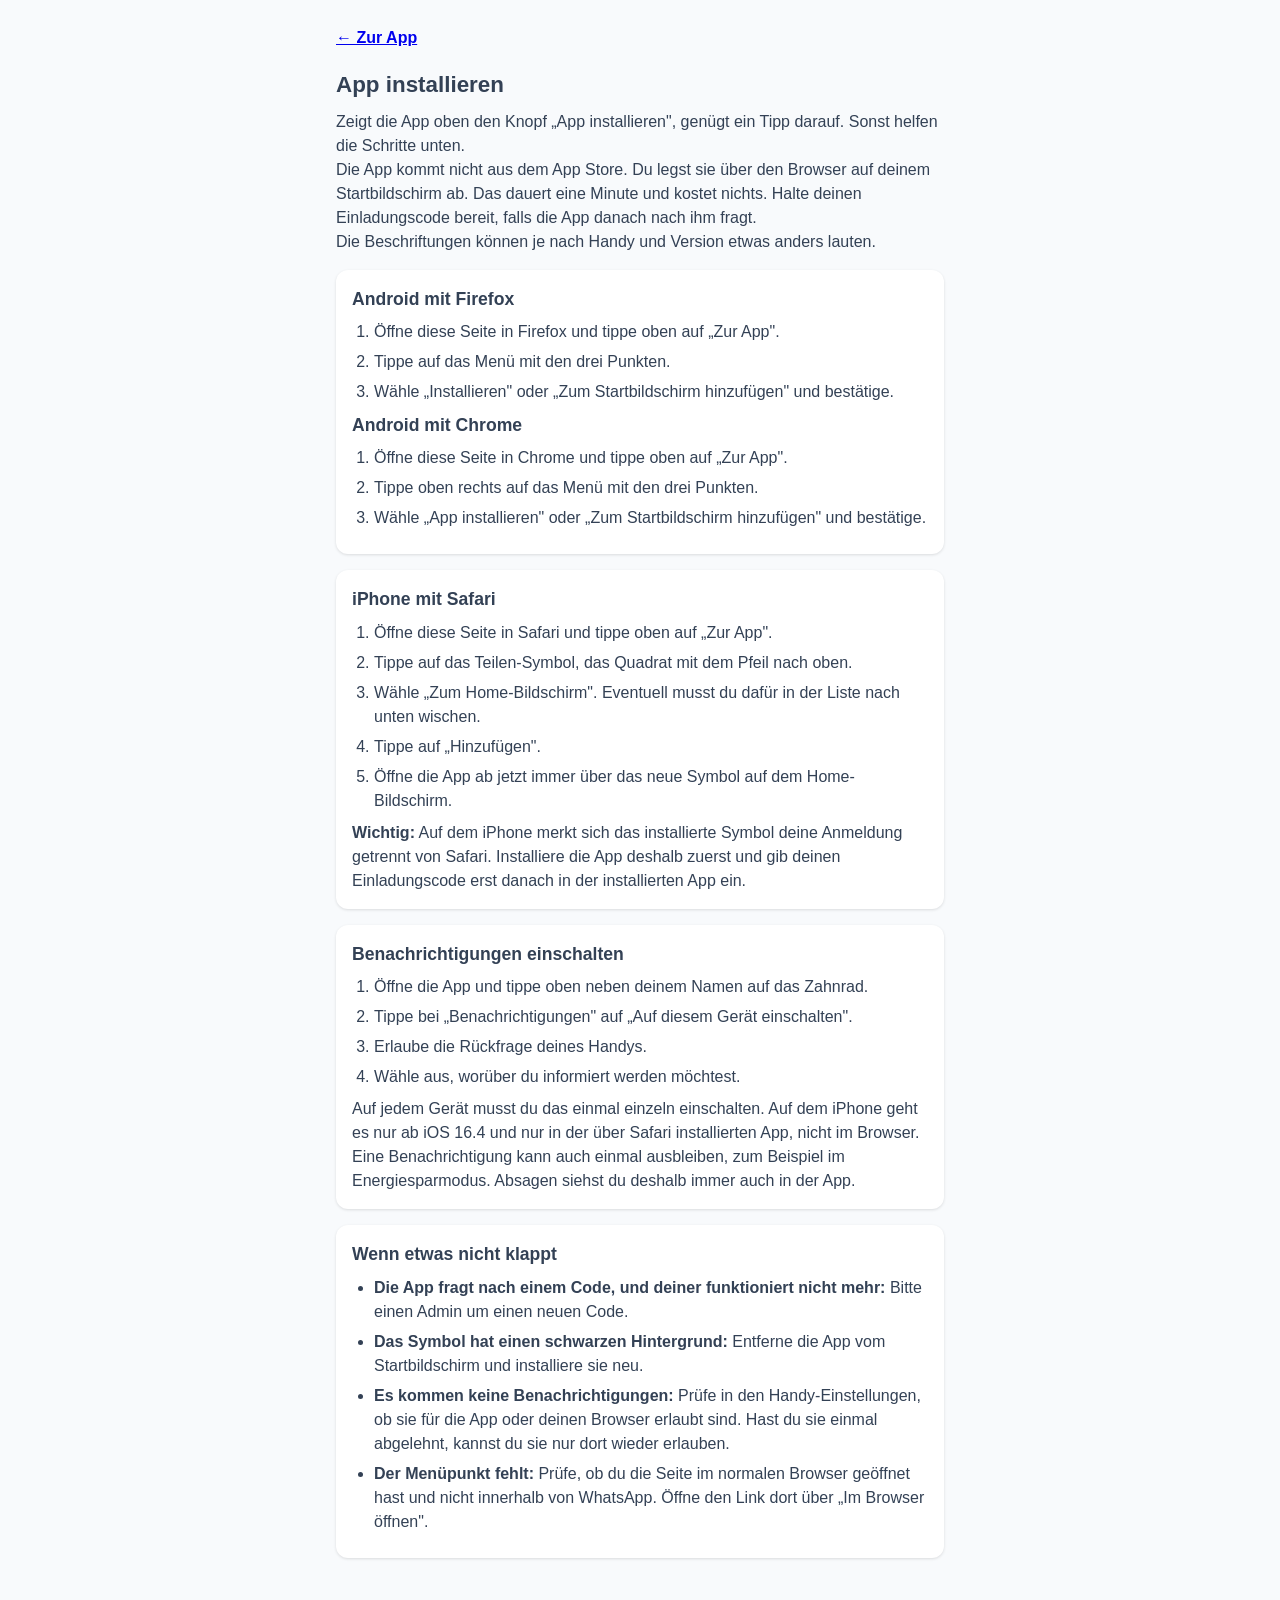
==== hilfe.html @ cff91b61 "App installieren: Knopf, wenn der Browser es anbietet, sonst passender Hinweis Co-Authored-By: Claud" ====
<!DOCTYPE html>
<html lang="de">
<head>
  <meta charset="UTF-8">
  <meta name="viewport" content="width=device-width, initial-scale=1.0">
  <meta http-equiv="Content-Security-Policy" content="default-src 'self'; script-src 'none'; style-src 'self' 'unsafe-inline'; img-src 'self' data:; base-uri 'none'; form-action 'none'">
  <title>App installieren | SV Union Lohne Badminton</title>
  <link rel="stylesheet" href="styles.css">
  <link rel="icon" type="image/png" href="logo.png">
  <meta name="theme-color" content="#E1031F">
  <style>
    .help { max-width: 640px; margin: 0 auto; padding: 16px; line-height: 1.5; }
    .help h1 { font-size: 1.4rem; margin: 8px 0; }
    .help h2 { font-size: 1.1rem; margin: 0 0 8px; }
    .help section { background: #fff; border-radius: 12px; padding: 16px; margin: 16px 0; box-shadow: 0 1px 3px rgba(0, 0, 0, 0.12); }
    .help ol, .help ul { padding-left: 22px; margin: 8px 0; }
    .help li { margin-bottom: 6px; }
    .help .back { display: inline-block; min-height: 44px; line-height: 44px; font-weight: 600; }
  </style>
</head>
<body>
  <main class="help">
    <a class="back" href="./index.html">← Zur App</a>
    <h1>App installieren</h1>
    <p>Zeigt die App oben den Knopf „App installieren", genügt ein Tipp darauf. Sonst helfen die Schritte unten.</p>
    <p>Die App kommt nicht aus dem App Store. Du legst sie über den Browser auf deinem Startbildschirm ab. Das dauert eine Minute und kostet nichts. Halte deinen Einladungscode bereit, falls die App danach nach ihm fragt.</p>
    <p>Die Beschriftungen können je nach Handy und Version etwas anders lauten.</p>

    <section id="android">
      <h2>Android mit Firefox</h2>
      <ol>
        <li>Öffne diese Seite in Firefox und tippe oben auf „Zur App".</li>
        <li>Tippe auf das Menü mit den drei Punkten.</li>
        <li>Wähle „Installieren" oder „Zum Startbildschirm hinzufügen" und bestätige.</li>
      </ol>
      <h2>Android mit Chrome</h2>
      <ol>
        <li>Öffne diese Seite in Chrome und tippe oben auf „Zur App".</li>
        <li>Tippe oben rechts auf das Menü mit den drei Punkten.</li>
        <li>Wähle „App installieren" oder „Zum Startbildschirm hinzufügen" und bestätige.</li>
      </ol>
    </section>

    <section id="iphone">
      <h2>iPhone mit Safari</h2>
      <ol>
        <li>Öffne diese Seite in Safari und tippe oben auf „Zur App".</li>
        <li>Tippe auf das Teilen-Symbol, das Quadrat mit dem Pfeil nach oben.</li>
        <li>Wähle „Zum Home-Bildschirm". Eventuell musst du dafür in der Liste nach unten wischen.</li>
        <li>Tippe auf „Hinzufügen".</li>
        <li>Öffne die App ab jetzt immer über das neue Symbol auf dem Home-Bildschirm.</li>
      </ol>
      <p><strong>Wichtig:</strong> Auf dem iPhone merkt sich das installierte Symbol deine Anmeldung getrennt von Safari. Installiere die App deshalb zuerst und gib deinen Einladungscode erst danach in der installierten App ein.</p>
    </section>

    <section id="benachrichtigungen">
      <h2>Benachrichtigungen einschalten</h2>
      <ol>
        <li>Öffne die App und tippe oben neben deinem Namen auf das Zahnrad.</li>
        <li>Tippe bei „Benachrichtigungen" auf „Auf diesem Gerät einschalten".</li>
        <li>Erlaube die Rückfrage deines Handys.</li>
        <li>Wähle aus, worüber du informiert werden möchtest.</li>
      </ol>
      <p>Auf jedem Gerät musst du das einmal einzeln einschalten. Auf dem iPhone geht es nur ab iOS 16.4 und nur in der über Safari installierten App, nicht im Browser. Eine Benachrichtigung kann auch einmal ausbleiben, zum Beispiel im Energiesparmodus. Absagen siehst du deshalb immer auch in der App.</p>
    </section>

    <section id="probleme">
      <h2>Wenn etwas nicht klappt</h2>
      <ul>
        <li><strong>Die App fragt nach einem Code, und deiner funktioniert nicht mehr:</strong> Bitte einen Admin um einen neuen Code.</li>
        <li><strong>Das Symbol hat einen schwarzen Hintergrund:</strong> Entferne die App vom Startbildschirm und installiere sie neu.</li>
        <li><strong>Es kommen keine Benachrichtigungen:</strong> Prüfe in den Handy-Einstellungen, ob sie für die App oder deinen Browser erlaubt sind. Hast du sie einmal abgelehnt, kannst du sie nur dort wieder erlauben.</li>
        <li><strong>Der Menüpunkt fehlt:</strong> Prüfe, ob du die Seite im normalen Browser geöffnet hast und nicht innerhalb von WhatsApp. Öffne den Link dort über „Im Browser öffnen".</li>
      </ul>
    </section>
  </main>
</body>
</html>
---- styles.css ----
:root {
  /* ========================================================
     1. Brand Colors (SV Union Lohne 1920 e.V. Rot & Weiß)
     ======================================================== */
  --union-red: #E1031F;            /* Primary Brand Color: Exakt aus Vereinslogo gesampelt (#E1031F) */
  --union-red-hover: #C0021A;      /* Dunklere Nuance für Hover/Klick-Zustände */
  --union-red-dark: #9B0215;       /* Kontrastrand */
  --union-red-light: #FDE8EA;      /* Zarter Rot-Ton für Badges und Hervorhebungen */
  --union-red-subtle: #FFF5F6;     /* Subtiler Hintergrund für markierte Zeilen */
  --union-white: #FFFFFF;          /* Base Brand Color: Weiß */

  --color-brand-primary: var(--union-red);
  --color-brand-primary-hover: var(--union-red-hover);
  --color-brand-white: var(--union-white);

  /* ========================================================
     2. Semantic Status & Functional Colors (Web Standards)
     ======================================================== */
  /* Info (Information, Ausrufezeichen, Hilfetexte, Orientierung) */
  --info-blue: #0284c7;            /* Vertrautes Info-/Ausrufezeichen-Blau */
  --info-blue-hover: #0369a1;
  --info-blue-light: #e0f2fe;      /* Hintergrund für Info-Boxen */
  --info-blue-border: #7dd3fc;     /* Rand für Info-Boxen */
  --color-status-info: var(--info-blue);

  /* Success (Erfolg, Bestätigung, Zusagen, Häkchen) */
  --success-green: #16a34a;        /* Bestätigungs-Grün für "Zusagen" */
  --success-green-hover: #15803d;  /* Kontrast 4.8:1 mit weißem Text */
  --success-green-light: #dcfce7;
  --success-green-border: #86efac;
  --color-status-success: var(--success-green);

  /* Warning (Warnung, Warteliste, Aufmerksamkeit, Vorsicht) */
  --warning-amber: #d97706;        /* Warn-Orange für Warteliste & begrenzte Plätze */
  --warning-amber-light: #fef3c7;
  --warning-amber-border: #fde68a;
  --color-status-warning: var(--warning-amber);

  /* Danger / Destructive (Fehler, Stopp, Absage, Löschen) */
  --danger-red: var(--union-red);  /* Signal-/Absage-Rot im Vereins-Rot */
  --danger-light: var(--union-red-light);
  --color-status-danger: var(--danger-red);

  /* ========================================================
     3. Neutral Tones (Typography & Surfaces)
     ======================================================== */
  --gray-50: #f8fafc;              /* Entspannter Hintergrund für Mobilgeräte */
  --gray-100: #f1f5f9;
  --gray-200: #e2e8f0;             /* Ränder und Trennlinien */
  --gray-300: #cbd5e1;
  --gray-600: #475569;
  --gray-700: #334155;             /* Fließtext (Kontrast 8.9:1 auf weiß) */
  --gray-800: #1e293b;
  --gray-900: #0f172a;             /* Überschriften & Haupttitel */

  --radius-sm: 8px;
  --radius-md: 12px;
  --radius-lg: 16px;
  --shadow-sm: 0 1px 3px rgba(0, 0, 0, 0.06);
  --shadow: 0 4px 6px -1px rgba(0, 0, 0, 0.07), 0 2px 4px -2px rgba(0, 0, 0, 0.04);
  --shadow-lg: 0 10px 15px -3px rgba(0, 0, 0, 0.08), 0 4px 6px -4px rgba(0, 0, 0, 0.04);
}

* {
  box-sizing: border-box;
  margin: 0;
  padding: 0;
  -webkit-tap-highlight-color: transparent;
}

body {
  font-family: -apple-system, BlinkMacSystemFont, "Segoe UI", Roboto, Helvetica, Arial, sans-serif;
  background-color: var(--gray-50);
  color: var(--gray-700);
  line-height: 1.5;
  padding-bottom: 85px;
}

/* Header in strahlendem SV Union Lohne Rot-Weiß */
header.app-header {
  background: linear-gradient(135deg, var(--union-red) 0%, #c5031b 100%);
  color: var(--union-white);
  padding: 12px 16px 14px 16px;
  position: sticky;
  top: 0;
  z-index: 100;
  box-shadow: var(--shadow);
  border-bottom: 3px solid var(--union-red-dark);
}

.header-top {
  display: flex;
  justify-content: space-between;
  align-items: center;
  gap: 12px;
}

.brand-wrapper {
  display: flex;
  align-items: center;
  gap: 12px;
}

.club-logo {
  width: 48px;
  height: 48px;
  object-fit: contain;
  background: var(--union-white);
  border-radius: 50%;
  padding: 2px;
  box-shadow: 0 2px 8px rgba(0,0,0,0.2);
  border: 2px solid var(--union-white);
}

.brand-text {
  display: flex;
  flex-direction: column;
}

.club-name {
  font-size: 1.05rem;
  font-weight: 900;
  letter-spacing: -0.01em;
  line-height: 1.15;
  color: var(--union-white);
  text-shadow: 0 1px 2px rgba(0,0,0,0.15);
}

.club-dept {
  font-size: 0.8rem;
  font-weight: 800;
  text-transform: uppercase;
  letter-spacing: 0.08em;
  color: rgba(255, 255, 255, 0.95);
}

.badge-role {
  font-size: 0.7rem;
  padding: 3px 10px;
  border-radius: 9999px;
  background-color: rgba(255, 255, 255, 0.2);
  border: 1px solid rgba(255, 255, 255, 0.4);
  color: var(--union-white);
  font-weight: 800;
  text-transform: uppercase;
  letter-spacing: 0.05em;
  white-space: nowrap;
}

.user-bar {
  margin-top: 10px;
  padding-top: 8px;
  border-top: 1px solid rgba(255, 255, 255, 0.25);
  display: flex;
  justify-content: space-between;
  align-items: center;
  font-size: 0.85rem;
}

.settings-btn {
  background: none;
  border: none;
  cursor: pointer;
  font-size: 1.1rem;
  line-height: 1;
  min-width: 44px;
  min-height: 44px;
  padding: 0;
}

.settings-dialog {
  border: none;
  border-radius: 12px;
  max-width: 360px;
  width: calc(100% - 32px);
  padding: 20px;
}

.settings-dialog h2 { margin: 0 0 12px; font-size: 1.1rem; }
.settings-dialog::backdrop { background: rgba(0, 0, 0, 0.5); }
.settings-group { border: none; margin: 0; padding: 0; }
.settings-group legend { font-weight: 600; padding: 0; margin-bottom: 6px; }
.settings-group label { display: flex; align-items: center; gap: 10px; min-height: 44px; }
.profile-field { display: flex; flex-direction: column; gap: 4px; margin-bottom: 10px; }
.settings-group .profile-field label { min-height: 0; font-size: 0.85rem; font-weight: 600; }
.profile-field input { width: 100%; box-sizing: border-box; padding: 10px; font-size: 0.9rem; }
#profileWithdrawBtn { margin-top: 8px; }
.attendance-bulk { margin: 10px 0; display: flex; flex-direction: column; gap: 8px; }
.attendance-selection { position: sticky; bottom: 8px; display: flex; flex-wrap: wrap; align-items: center; gap: 8px; padding: 10px; background: var(--white, #fff); border: 1px solid var(--gray-200, #ddd); border-radius: 8px; box-shadow: 0 2px 8px rgba(0, 0, 0, 0.15); z-index: 2; }
.attendance-selection span { flex: 1 1 100%; font-size: 0.9rem; font-weight: 600; }
.attendance-selection .btn { flex: 1; }
.attendance-pick { display: flex; align-items: center; gap: 10px; min-height: 44px; }
.attendance-pick input { width: 22px; height: 22px; flex: none; }
.bulk-invite-list { max-height: 320px; overflow-y: auto; font-size: 0.9rem; }
.bulk-invite-row { display: flex; justify-content: space-between; gap: 12px; padding: 6px 0; border-bottom: 1px solid var(--gray-200, #ddd); overflow-wrap: anywhere; }
.bulk-invite-row code { flex: none; font-weight: 700; }
a.orga-menu-item { display: block; text-decoration: none; color: inherit; box-sizing: border-box; }
.install-box { margin: 10px 12px 0; padding: 10px 12px; background: var(--white, #fff); border: 1px solid var(--gray-200, #ddd); border-radius: 8px; font-size: 0.9rem; }
.install-box[hidden] { display: none; }
.install-box p { margin: 0 0 8px; }
.install-actions { display: flex; align-items: center; gap: 12px; }
.install-actions .btn { flex: 1; }
.install-actions a { min-height: 44px; line-height: 44px; }
.install-close { margin-left: auto; min-width: 44px; min-height: 44px; background: none; border: none; font-size: 1rem; cursor: pointer; }
.profile-subtitle { font-size: 1rem; margin: 16px 0 8px; }
.profile-member { padding: 10px 0; border-bottom: 1px solid var(--gray-200, #ddd); }
.profile-member summary { font-weight: 600; cursor: pointer; min-height: 28px; }
.profile-member-form { margin-top: 10px; }
.profile-member-form .btn-decline { margin-top: 8px; }
.profile-inactive { display: flex; align-items: center; justify-content: space-between; gap: 8px; padding: 8px 0; border-bottom: 1px solid var(--gray-200, #ddd); }
.profile-request { padding: 12px 0; border-bottom: 1px solid var(--gray-200, #ddd); }
.profile-request-name { font-weight: 600; margin-bottom: 4px; }
.profile-request-change { font-size: 0.9rem; margin: 2px 0; overflow-wrap: anywhere; }
.profile-request input { width: 100%; box-sizing: border-box; padding: 10px; font-size: 0.9rem; margin-top: 8px; }
.profile-request-actions { display: flex; gap: 8px; margin-top: 8px; }
.profile-request-actions .btn { flex: 1; }
.settings-note { font-size: 0.85rem; color: var(--gray-600, #555); margin: 10px 0 14px; }
.settings-dialog .btn { width: 100%; }
.ranking-member { display: flex; flex-wrap: wrap; align-items: center; gap: 8px; padding: 10px 0; border-bottom: 1px solid var(--gray-200, #ddd); }
.ranking-member-name { flex: 1 1 100%; font-weight: 600; }
.ranking-member input { width: 90px; padding: 10px; font-size: 0.9rem; }
.ranking-member select { flex: 1; min-width: 0; padding: 10px; font-size: 0.9rem; }
#notificationBox { margin-top: 14px; }
#notificationCategories { margin-top: 8px; }
.sync-hint { color: #fff; font-size: 0.75rem; opacity: 0.85; }
.session-view-hint { font-size: 0.85rem; color: var(--gray-600, #555); margin: 0 0 10px; }

.user-info-text {
  display: flex;
  align-items: center;
  gap: 6px;
  font-weight: 600;
  color: var(--union-white);
}

.demo-selector {
  background: var(--union-white);
  color: var(--gray-800);
  border: 1px solid rgba(0, 0, 0, 0.15);
  border-radius: var(--radius-sm);
  padding: 5px 8px;
  font-size: 0.8rem;
  font-weight: 700;
  cursor: pointer;
  box-shadow: 0 1px 2px rgba(0,0,0,0.1);
}

/* Info-Box (Typisches Web-Blau mit Ausrufezeichen / WCAG AA Kontrast) */
.info-banner {
  background-color: var(--info-blue-light);
  border: 1.5px solid var(--info-blue-border);
  border-left: 5px solid var(--info-blue);
  border-radius: var(--radius-sm);
  padding: 12px 14px;
  margin-bottom: 16px;
  display: flex;
  align-items: flex-start;
  gap: 12px;
  box-shadow: var(--shadow-sm);
}

.info-icon {
  font-size: 1.35rem;
  line-height: 1;
  color: var(--info-blue);
  flex-shrink: 0;
  margin-top: 1px;
}

.info-content {
  font-size: 0.85rem;
  color: #0c4a6e;
  line-height: 1.4;
}

.info-title {
  font-weight: 800;
  color: #0369a1;
  margin-bottom: 2px;
}

/* Bottom Navigation */
nav.app-nav {
  position: fixed;
  bottom: 0;
  left: 0;
  right: 0;
  background: var(--union-white);
  display: flex;
  justify-content: space-around;
  border-top: 1px solid var(--gray-200);
  padding: 6px 0 8px 0;
  z-index: 90;
  box-shadow: 0 -3px 12px rgba(0, 0, 0, 0.05);
}

.nav-tab {
  background: none;
  border: none;
  color: var(--gray-600);
  font-size: 0.75rem;
  font-weight: 700;
  display: flex;
  flex-direction: column;
  align-items: center;
  gap: 3px;
  padding: 6px 12px;
  cursor: pointer;
  min-width: 68px;
  min-height: 44px;
  border-radius: var(--radius-sm);
  transition: color 0.15s ease;
}

.nav-tab .icon {
  font-size: 1.25rem;
}

.nav-tab.active {
  color: var(--union-red);
}

/* Container & Sections */
main.container {
  max-width: 640px;
  margin: 0 auto;
  padding: 16px;
}

section.tab-content {
  display: none;
}

section.tab-content.active {
  display: block;
}

h2.section-title {
  font-size: 1.15rem;
  font-weight: 900;
  color: var(--gray-900);
  margin-bottom: 14px;
  display: flex;
  justify-content: space-between;
  align-items: center;
}

/* Session Cards mit Dual Coding (Icon + Text + Farbstreifen) */
.session-card {
  background: var(--union-white);
  border-radius: var(--radius-md);
  padding: 16px;
  margin-bottom: 16px;
  box-shadow: var(--shadow);
  border: 1px solid var(--gray-200);
  position: relative;
  overflow: hidden;
  transition: transform 0.15s ease, box-shadow 0.15s ease;
}

.session-card::before {
  content: "";
  position: absolute;
  top: 0;
  left: 0;
  bottom: 0;
  width: 5px;
  background-color: var(--gray-300);
}

.session-card.confirmed::before {
  background-color: var(--success-green);
}

.session-card.declined::before {
  background-color: var(--danger-red);
}

.session-card.waitlisted::before {
  background-color: var(--warning-amber);
}

.session-card.closed {
  background-color: var(--gray-100);
  opacity: 0.92;
}

.session-header {
  display: flex;
  justify-content: space-between;
  align-items: flex-start;
  margin-bottom: 8px;
}

.session-date {
  font-size: 1.15rem;
  font-weight: 900;
  color: var(--gray-900);
}

.session-venue {
  font-size: 0.85rem;
  color: var(--gray-600);
  font-weight: 600;
  margin-top: 2px;
}

.session-status-badge {
  font-size: 0.75rem;
  font-weight: 800;
  padding: 4px 10px;
  border-radius: 9999px;
  text-transform: uppercase;
  letter-spacing: 0.02em;
}

.badge-confirmed {
  background-color: var(--success-green-light);
  color: #15803d;
  border: 1px solid var(--success-green-border);
}

.badge-declined {
  background-color: var(--danger-light);
  color: #b91c1c;
  border: 1px solid rgba(225, 3, 31, 0.25);
}

.badge-waitlisted {
  background-color: var(--warning-amber-light);
  color: #b45309;
  border: 1px solid var(--warning-amber-border);
}

.badge-undecided {
  background-color: var(--gray-100);
  color: var(--gray-600);
}

.badge-closed {
  background-color: var(--gray-200);
  color: var(--gray-700);
}

/* Player Personal Rank Banner in Trainings-Tab */
.player-rank-summary {
  margin-bottom: 20px;
}

.player-rank-card {
  background: linear-gradient(135deg, var(--union-white) 0%, #fff8f9 100%);
  border: 1.5px solid rgba(225, 3, 31, 0.2);
  border-left: 5px solid var(--union-red);
  border-radius: var(--radius-md);
  padding: 12px 14px;
  box-shadow: var(--shadow-sm);
  display: flex;
  align-items: center;
  justify-content: space-between;
  gap: 10px;
  cursor: pointer;
  transition: transform 0.15s ease, box-shadow 0.15s ease;
}

.player-rank-card:hover, .player-rank-card:focus-visible {
  transform: translateY(-1px);
  box-shadow: var(--shadow);
  outline: 2px solid var(--union-red);
}

.player-rank-left {
  display: flex;
  align-items: center;
  gap: 12px;
}

.player-rank-icon {
  font-size: 2rem;
  line-height: 1;
  display: flex;
  align-items: center;
  justify-content: center;
}

.player-rank-text {
  display: flex;
  flex-direction: column;
}

.player-rank-title {
  font-size: 0.75rem;
  font-weight: 700;
  text-transform: uppercase;
  letter-spacing: 0.05em;
  color: var(--gray-600);
}

.player-rank-stats {
  display: flex;
  align-items: baseline;
  gap: 8px;
  font-size: 1.05rem;
}

.player-rank-place {
  font-weight: 900;
  color: var(--union-red);
}

.player-rank-dot {
  color: var(--gray-300);
}

.player-rank-points {
  font-size: 0.9rem;
  font-weight: 700;
  color: var(--gray-700);
}

.player-rank-cta {
  display: flex;
  align-items: center;
  gap: 4px;
  font-size: 0.78rem;
  font-weight: 800;
  color: var(--union-red);
  background: var(--union-red-light);
  border: 1px solid rgba(225, 3, 31, 0.25);
  padding: 6px 10px;
  border-radius: var(--radius-sm);
  white-space: nowrap;
  flex-shrink: 0;
}

/* Registration count box (Nur Anzahl der Anmeldungen, keine Höchstzahl) */
.registration-count-box {
  display: flex;
  align-items: center;
  gap: 8px;
  background-color: var(--gray-50);
  border: 1px solid var(--gray-200);
  border-radius: var(--radius-sm);
  padding: 9px 12px;
  margin: 12px 0 4px 0;
  font-size: 0.88rem;
  color: var(--gray-700);
}

.registration-count-box .count-icon {
  font-size: 1.15rem;
  line-height: 1;
}

.registration-count-box .count-number {
  font-weight: 800;
  color: var(--union-red);
}

/* Fallback Capacity bar */
.capacity-bar-container {
  margin: 12px 0;
}

.capacity-info {
  display: flex;
  justify-content: space-between;
  font-size: 0.8rem;
  color: var(--gray-600);
  font-weight: 700;
  margin-bottom: 5px;
}

.progress-track {
  background: var(--gray-200);
  border-radius: 9999px;
  height: 8px;
  overflow: hidden;
}

.progress-fill {
  background: var(--union-red);
  height: 100%;
  border-radius: 9999px;
  transition: width 0.3s ease;
}

.progress-fill.full {
  background: var(--warning-amber);
}

/* 1-Click Action Buttons mit barrierefreiem Touch-Target (>= 44px) */
.action-buttons {
  display: flex;
  gap: 10px;
  margin-top: 14px;
}

.btn {
  flex: 1;
  padding: 12px 16px;
  border-radius: var(--radius-sm);
  font-size: 0.95rem;
  font-weight: 800;
  border: none;
  cursor: pointer;
  display: flex;
  justify-content: center;
  align-items: center;
  gap: 6px;
  min-height: 46px; /* Accessibility: >= 44px */
  transition: all 0.15s ease;
}

.btn:active {
  transform: scale(0.98);
}

.btn:disabled {
  opacity: 0.55;
  cursor: not-allowed;
  transform: none;
}

.btn-confirm {
  background-color: var(--success-green);
  color: var(--union-white);
  box-shadow: 0 2px 4px rgba(22, 163, 74, 0.25);
}

.btn-confirm:hover:not(:disabled) {
  background-color: var(--success-green-hover);
}

.btn-decline {
  background-color: var(--union-white);
  color: var(--danger-red);
  border: 1.5px solid var(--danger-red);
}

.btn-decline:hover:not(:disabled) {
  background-color: var(--danger-light);
}

.btn-primary {
  background-color: var(--union-red);
  color: var(--union-white);
  box-shadow: 0 2px 4px rgba(225, 3, 31, 0.25);
}

.btn-primary:hover:not(:disabled) {
  background-color: var(--union-red-hover);
}

/* Preferences Settings */
.pref-card {
  background: var(--union-white);
  border-radius: var(--radius-md);
  padding: 20px;
  box-shadow: var(--shadow);
  border: 1px solid var(--gray-200);
}

.pref-item {
  display: flex;
  justify-content: space-between;
  align-items: center;
  padding: 14px 0;
  border-bottom: 1px solid var(--gray-100);
}

.pref-label {
  font-weight: 800;
  color: var(--gray-900);
}

.pref-sub {
  font-size: 0.8rem;
  color: var(--gray-600);
  font-weight: 600;
}

/* Toggle Switch in Rot-Weiß */
.switch {
  position: relative;
  display: inline-block;
  width: 52px;
  height: 30px;
}

.switch input {
  opacity: 0;
  width: 0;
  height: 0;
}

.slider {
  position: absolute;
  cursor: pointer;
  top: 0; left: 0; right: 0; bottom: 0;
  background-color: var(--gray-300);
  transition: .25s;
  border-radius: 34px;
}

.slider:before {
  position: absolute;
  content: "";
  height: 22px;
  width: 22px;
  left: 4px;
  bottom: 4px;
  background-color: var(--union-white);
  transition: .25s;
  border-radius: 50%;
  box-shadow: 0 1px 3px rgba(0,0,0,0.25);
}

input:checked + .slider {
  background-color: var(--union-red);
}

input:checked + .slider:before {
  transform: translateX(22px);
}

/* Leaderboard */
.leaderboard-table {
  width: 100%;
  border-collapse: separate;
  border-spacing: 0;
  background: var(--union-white);
  border-radius: var(--radius-md);
  overflow: hidden;
  box-shadow: var(--shadow);
  border: 1px solid var(--gray-200);
}

.leaderboard-table th {
  background-color: var(--gray-100);
  color: var(--gray-700);
  padding: 12px 14px;
  font-size: 0.8rem;
  font-weight: 800;
  text-transform: uppercase;
  letter-spacing: 0.05em;
  text-align: left;
  border-bottom: 2px solid var(--gray-200);
}

.leaderboard-table td {
  padding: 14px;
  border-top: 1px solid var(--gray-100);
  font-size: 0.95rem;
}

.leaderboard-table tr.highlight-me {
  background-color: var(--union-red-subtle);
  border-left: 4px solid var(--union-red);
  font-weight: 800;
}

.rank-badge {
  font-weight: 800;
  display: inline-flex;
  align-items: center;
  justify-content: center;
  width: 30px;
  height: 30px;
  border-radius: 50%;
  background: var(--gray-100);
  font-size: 0.9rem;
}

.rank-1 { background: #fef08a; color: #854d0e; box-shadow: 0 1px 4px rgba(202, 138, 4, 0.3); }
.rank-2 { background: #e2e8f0; color: #334155; }
.rank-3 { background: #fed7aa; color: #9a3412; }

/* Toast Messages */
.toast {
  position: fixed;
  bottom: 96px;
  left: 50%;
  transform: translateX(-50%);
  width: max-content;
  max-width: calc(100vw - 32px);
  text-align: center;
  background: var(--gray-900);
  color: var(--union-white);
  padding: 10px 22px;
  border-radius: 16px;
  font-size: 0.85rem;
  font-weight: 700;
  box-shadow: var(--shadow-lg);
  border: 1px solid rgba(255, 255, 255, 0.15);
  opacity: 0;
  transition: opacity 0.3s ease;
  pointer-events: none;
  z-index: 200;
}

.toast.show {
  opacity: 1;
}

/* Organizer sub pages */
.orga-menu-item {
  display: block;
  width: 100%;
  min-height: 56px;
  margin-bottom: 10px;
  padding: 12px 16px;
  text-align: left;
  font: inherit;
  font-weight: 700;
  color: var(--gray-900);
  background: var(--union-white);
  border: 1px solid var(--gray-100);
  border-radius: 12px;
  box-shadow: var(--shadow-sm, 0 1px 2px rgba(0, 0, 0, 0.06));
  cursor: pointer;
}

.orga-menu-item span {
  display: block;
  margin-top: 2px;
  font-size: 0.8rem;
  font-weight: 400;
  color: var(--gray-600);
}

.orga-menu-next {
  border: 2px solid var(--union-red, #E1031F);
}

.orga-back {
  min-height: 44px;
  margin-bottom: 8px;
  padding: 8px 4px;
  font: inherit;
  font-weight: 700;
  color: var(--union-red, #E1031F);
  background: none;
  border: none;
  cursor: pointer;
}

.orga-details {
  margin-top: 12px;
  padding: 12px 14px;
  background: var(--union-white);
  border: 1px solid var(--gray-100);
  border-radius: 12px;
}

.orga-details summary {
  min-height: 24px;
  font-weight: 700;
  font-size: 0.9rem;
  cursor: pointer;
}

.orga-roster-title {
  margin: 14px 0 4px;
  font-size: 0.9rem;
  font-weight: 800;
}

.orga-roster-row {
  display: flex;
  justify-content: space-between;
  align-items: center;
  gap: 8px;
  padding: 8px 0;
  border-bottom: 1px solid var(--gray-100);
}

.orga-roster-row button {
  flex: none;
  min-height: 44px;
  padding: 6px 12px;
  font-size: 0.8rem;
}

/* Time and hall stand out on session cards. The hall is coded by color AND text, the colors stay
   clear of the signal colors for confirm, decline, warning and info. */
.session-when {
  margin-top: 4px;
  font-size: 1.3rem;
  font-weight: 900;
  line-height: 1.2;
  color: var(--gray-900);
}

.hall-chip {
  display: inline-block;
  margin-top: 6px;
  padding: 4px 12px;
  border-radius: 9999px;
  font-size: 0.85rem;
  font-weight: 800;
  letter-spacing: 0.02em;
  color: var(--union-white);
}

.hall-park { background: #5b21b6; }
.hall-mzh { background: #0f766e; }
.hall-other { background: var(--gray-600); }

.session-card[data-clickable] { cursor: pointer; }

.session-more {
  margin-top: 8px;
  font-size: 0.8rem;
  font-weight: 700;
  color: var(--union-red);
  text-align: right;
}

.detail-name {
  padding: 8px 0;
  border-bottom: 1px solid var(--gray-100);
  font-weight: 600;
}

.detail-name small {
  display: block;
  font-size: 0.75rem;
  font-weight: 400;
  color: var(--gray-600);
}

#detailActions { margin-top: 12px; }

/* Shared attendance. A state always has an icon and a word, never just a color. */
.attendance-box {
  margin-top: 16px;
  padding: 14px;
  background: var(--union-white);
  border: 2px solid var(--union-red);
  border-radius: 12px;
}

.attendance-box h3 {
  font-size: 1.05rem;
  font-weight: 900;
  color: var(--gray-900);
}

#attendanceStatus {
  margin: 6px 0 12px;
  font-size: 0.85rem;
  color: var(--gray-600);
}

.attendance-label {
  display: block;
  margin-top: 12px;
  font-size: 0.85rem;
  font-weight: 600;
}

.attendance-input {
  width: 100%;
  margin-top: 8px;
  padding: 10px;
  font-size: 0.9rem;
}

.attendance-row {
  padding: 10px 0;
  border-bottom: 1px solid var(--gray-100);
}

.attendance-person small {
  display: block;
  margin-top: 2px;
  font-size: 0.75rem;
  color: var(--gray-600);
}

.attendance-name { font-weight: 700; }

.attendance-state {
  display: inline-block;
  margin-top: 2px;
  font-size: 0.8rem;
  font-weight: 800;
}

.attendance-present { color: var(--success-green-hover); }
.attendance-absent { color: var(--union-red-dark); }
.attendance-unknown { color: var(--gray-600); }

.attendance-actions {
  display: flex;
  flex-wrap: wrap;
  gap: 6px;
  margin-top: 8px;
}

.attendance-actions .btn {
  flex: 1 1 30%;
  min-height: 44px;
  padding: 6px 8px;
  font-size: 0.8rem;
}

.btn-reset {
  background: var(--union-white);
  color: var(--gray-900);
  border: 1px solid var(--gray-600);
}

.attendance-empty {
  padding: 8px 0;
  font-size: 0.85rem;
  color: var(--gray-600);
}

.attendance-meta {
  display: flex;
  justify-content: space-between;
  align-items: center;
  gap: 8px;
  margin-top: 12px;
  font-size: 0.8rem;
  color: var(--gray-600);
}

.attendance-meta .btn {
  flex: none;
  min-height: 44px;
  padding: 4px 12px;
  font-size: 0.8rem;
}

.attendance-due { border: 2px solid var(--union-red); }
.attendance-due .btn { width: 100%; margin-top: 10px; }

.attendance-due-state {
  margin-top: 8px;
  font-size: 0.9rem;
  font-weight: 800;
}

.attendance-due-deadline {
  font-size: 0.8rem;
  color: var(--gray-600);
}

/* Personal progress */
.progress-card {
  padding: 14px;
  background: var(--union-white);
  border: 1px solid var(--gray-100);
  border-radius: 12px;
  box-shadow: var(--shadow-sm);
  cursor: pointer;
}

.progress-week {
  display: flex;
  align-items: center;
  gap: 12px;
  font-size: 0.85rem;
}

.progress-week-points {
  flex: none;
  font-size: 1.6rem;
  font-weight: 900;
  color: var(--union-red);
}

.progress-stats {
  display: grid;
  grid-template-columns: repeat(3, 1fr);
  gap: 6px;
  margin: 12px 0;
}

.progress-stats div {
  padding: 8px 4px;
  text-align: center;
  background: var(--union-red-subtle);
  border-radius: 8px;
}

.progress-stats span,
.progress-stats small {
  display: block;
  font-size: 0.7rem;
  color: var(--gray-600);
}

.progress-stats strong { font-size: 0.85rem; }

.level-line { font-size: 0.9rem; }

.level-bar {
  height: 10px;
  margin: 6px 0 4px;
  overflow: hidden;
  background: var(--gray-100);
  border-radius: 9999px;
}

.level-bar span {
  display: block;
  height: 100%;
  background: var(--union-red);
}

.level-next {
  font-size: 0.75rem;
  color: var(--gray-600);
}

/* Rankings */
.ranking-tabs {
  display: flex;
  flex-wrap: wrap;
  gap: 6px;
  margin-bottom: 10px;
}

.ranking-tabs button {
  flex: 1 1 30%;
  min-height: 44px;
  padding: 6px 8px;
  font-size: 0.8rem;
  font-weight: 800;
  color: var(--gray-900);
  background: var(--union-white);
  border: 1px solid var(--gray-600);
  border-radius: 8px;
  cursor: pointer;
}

.ranking-tabs button.active {
  color: var(--union-white);
  background: var(--union-red);
  border-color: var(--union-red);
}

.ranking-select {
  display: block;
  margin-bottom: 8px;
  font-size: 0.85rem;
  font-weight: 600;
}

.ranking-hint {
  font-size: 0.8rem;
  color: var(--gray-600);
}

.ranking-me {
  margin: 6px 0 10px;
  font-size: 0.9rem;
  font-weight: 800;
}

/* Profile */
.profile-card { margin-bottom: 12px; }

.profile-card h3 {
  margin-bottom: 8px;
  font-size: 1rem;
  font-weight: 800;
}

.profile-card p { margin-top: 4px; font-size: 0.85rem; }

.profile-note {
  font-size: 0.8rem;
  color: var(--gray-600);
}

.profile-season {
  display: block;
  margin-bottom: 12px;
  font-size: 0.85rem;
  font-weight: 600;
}

.badge-item {
  display: flex;
  gap: 10px;
  padding: 8px 0;
  border-bottom: 1px solid var(--gray-100);
}

.badge-open { opacity: 0.75; }
.badge-icon { flex: none; font-size: 1.4rem; }

.badge-item small {
  display: block;
  font-size: 0.75rem;
  color: var(--gray-600);
}

/* An element with its own display rule must still disappear when it is marked as hidden */
[hidden] { display: none !important; }
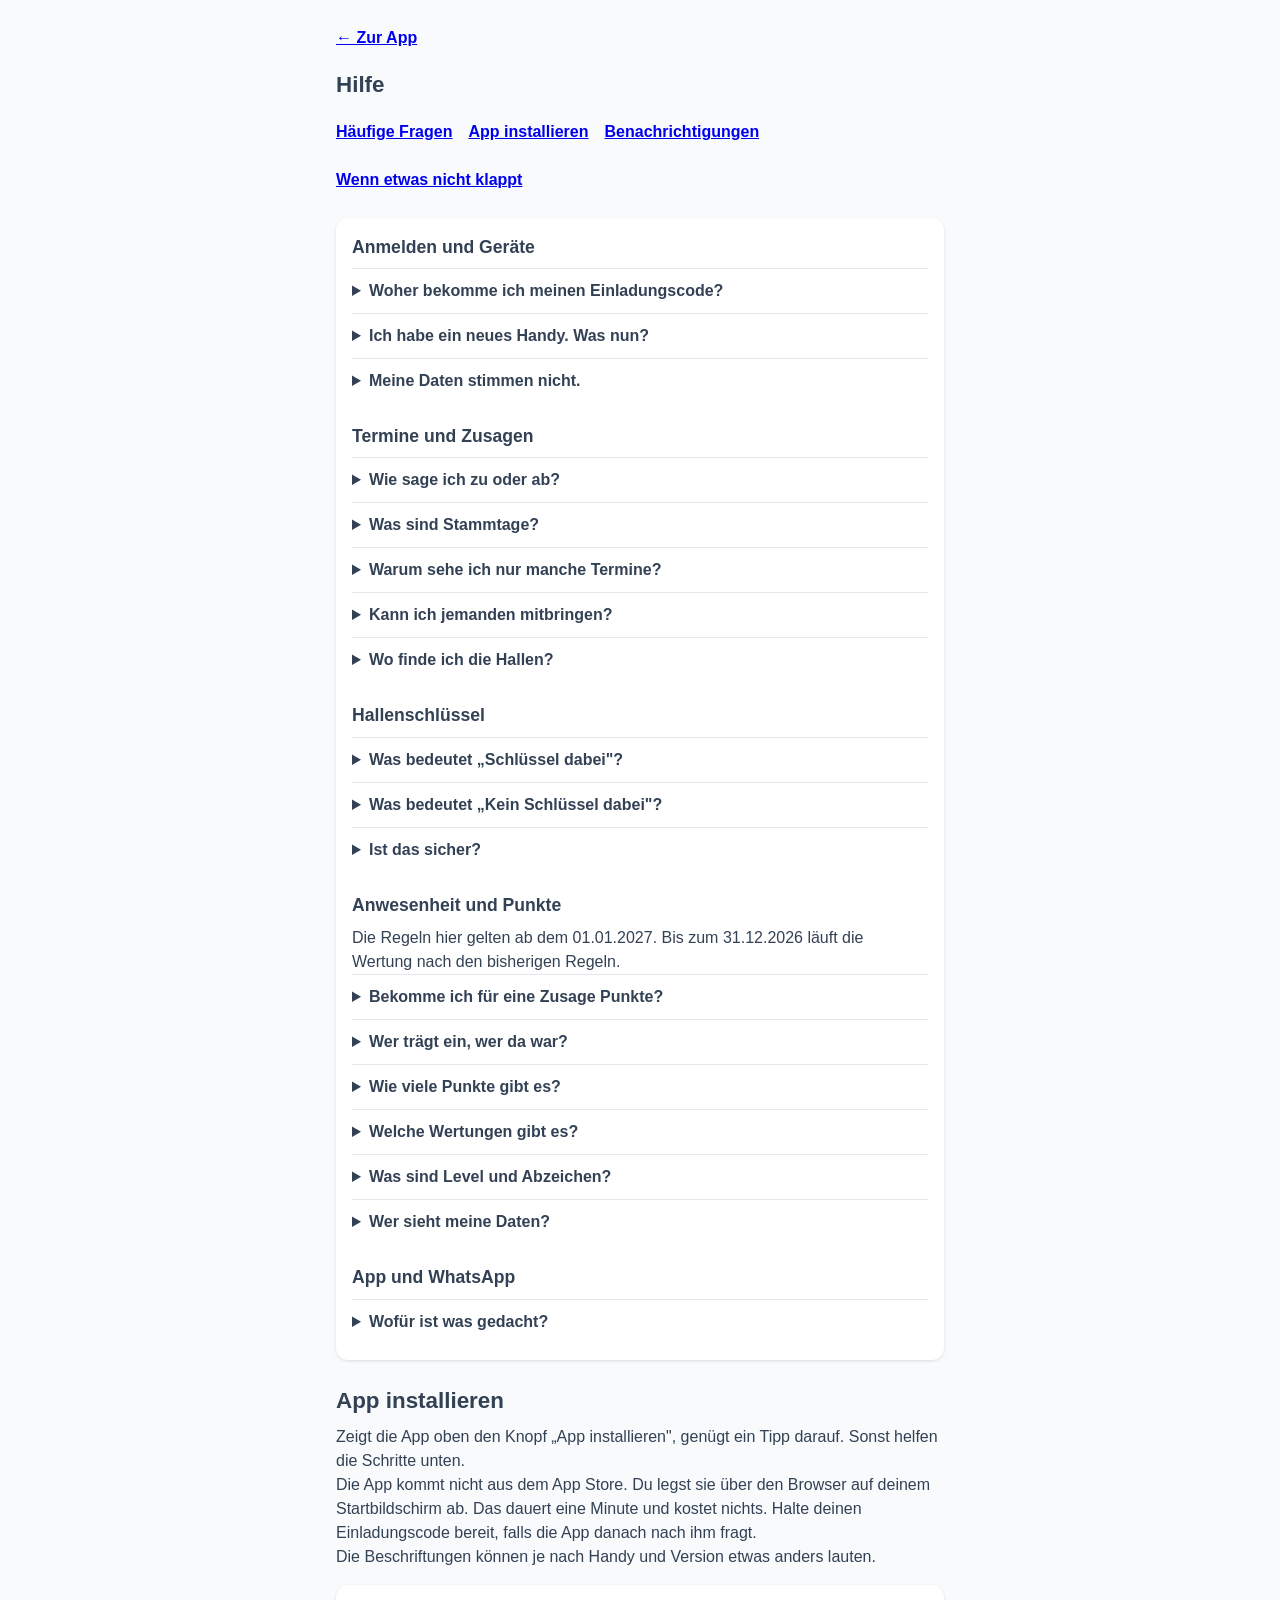
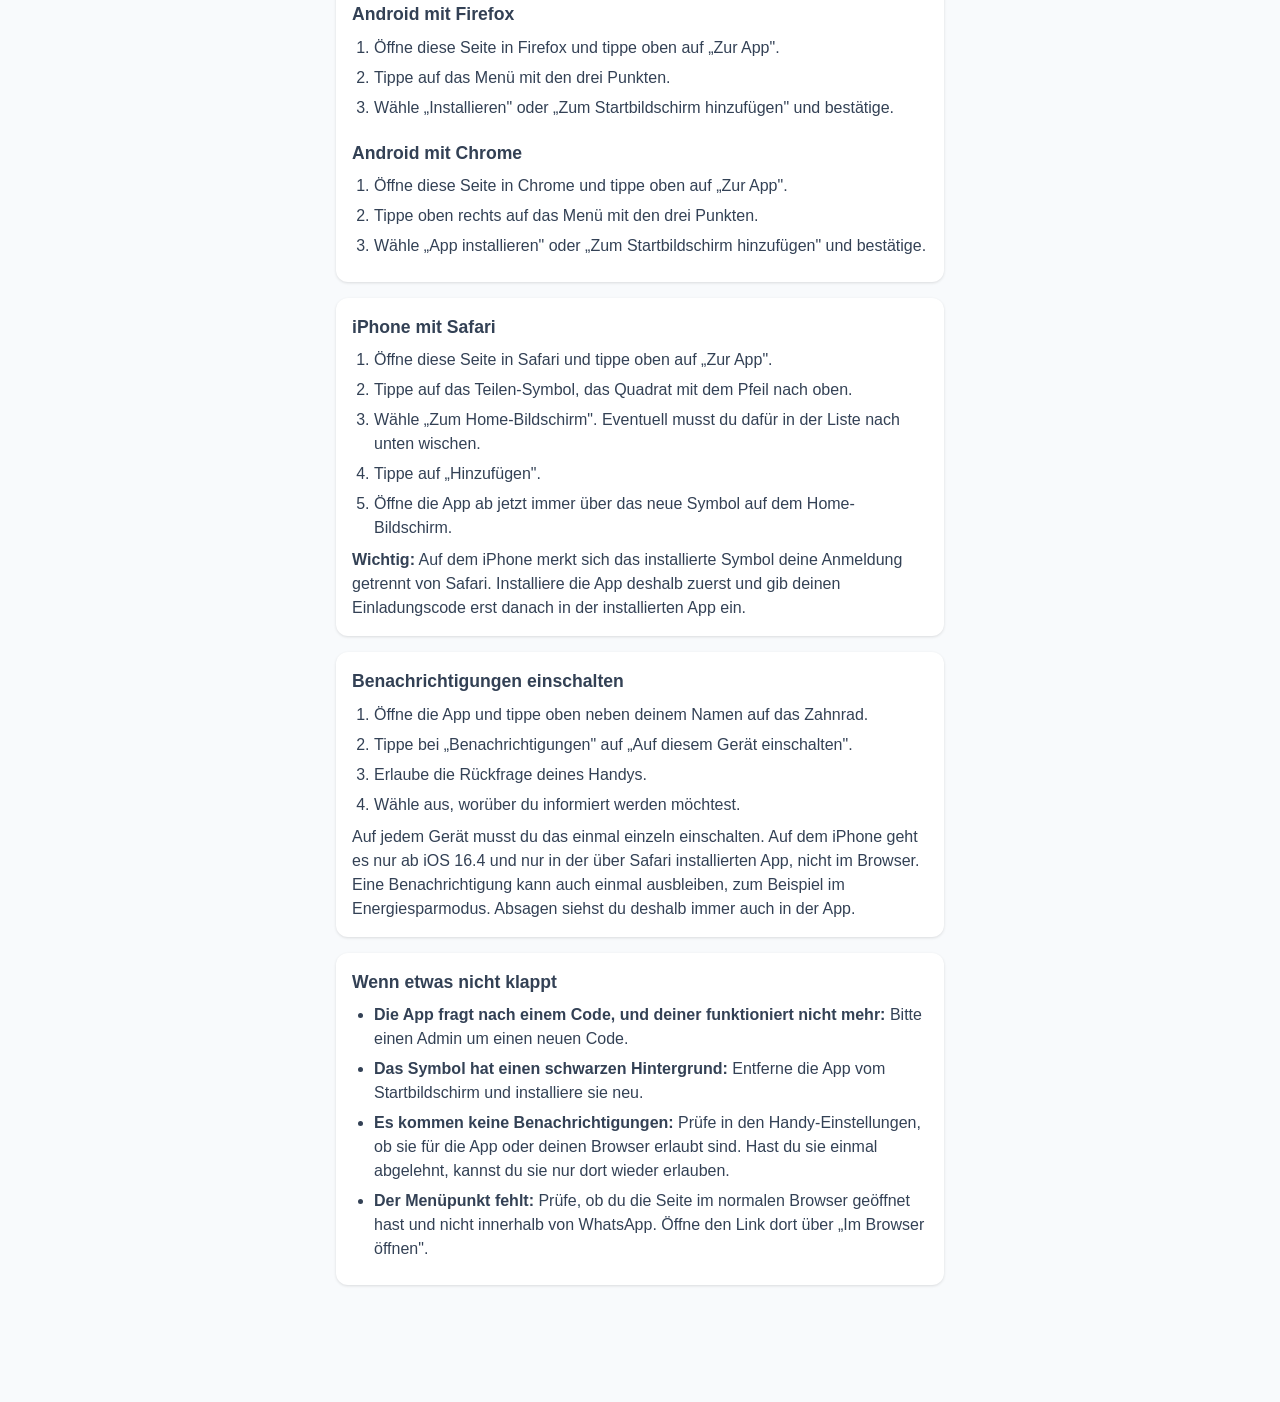
==== commit 2a47a5bf: "Mitglieder-FAQ auf der Hilfeseite Co-Authored-By: Claude Opus 5.5 <noreply@anthropic.com>" ====
--- a/hilfe.html
+++ b/hilfe.html
@@ -4,7 +4,7 @@
   <meta charset="UTF-8">
   <meta name="viewport" content="width=device-width, initial-scale=1.0">
   <meta http-equiv="Content-Security-Policy" content="default-src 'self'; script-src 'none'; style-src 'self' 'unsafe-inline'; img-src 'self' data:; base-uri 'none'; form-action 'none'">
-  <title>App installieren | SV Union Lohne Badminton</title>
+  <title>Hilfe | SV Union Lohne Badminton</title>
   <link rel="stylesheet" href="styles.css">
   <link rel="icon" type="image/png" href="logo.png">
   <meta name="theme-color" content="#E1031F">
@@ -15,13 +15,113 @@
     .help section { background: #fff; border-radius: 12px; padding: 16px; margin: 16px 0; box-shadow: 0 1px 3px rgba(0, 0, 0, 0.12); }
     .help ol, .help ul { padding-left: 22px; margin: 8px 0; }
     .help li { margin-bottom: 6px; }
+    .help section h2 + details, .help details { border-top: 1px solid #e5e7eb; }
+    .help section h2:not(:first-child) { margin-top: 20px; }
+    .help summary { min-height: 44px; padding: 10px 0; font-weight: 600; cursor: pointer; }
+    .help details p { margin: 0 0 12px; }
+    .help .help-title { font-size: 1.4rem; margin: 24px 0 8px; }
+    .help-nav { display: flex; flex-wrap: wrap; gap: 4px 16px; }
+    .help-nav a { min-height: 44px; line-height: 44px; font-weight: 600; }
     .help .back { display: inline-block; min-height: 44px; line-height: 44px; font-weight: 600; }
   </style>
 </head>
 <body>
   <main class="help">
     <a class="back" href="./index.html">← Zur App</a>
-    <h1>App installieren</h1>
+    <h1>Hilfe</h1>
+    <nav class="help-nav" aria-label="Inhalt">
+      <a href="#faq">Häufige Fragen</a>
+      <a href="#installieren">App installieren</a>
+      <a href="#benachrichtigungen">Benachrichtigungen</a>
+      <a href="#probleme">Wenn etwas nicht klappt</a>
+    </nav>
+
+    <section id="faq">
+      <h2>Anmelden und Geräte</h2>
+      <details>
+        <summary>Woher bekomme ich meinen Einladungscode?</summary>
+        <p>Von einem Admin. Der Code gehört nur dir und gilt 7 Tage. Ein Google-Konto brauchst du nicht.</p>
+      </details>
+      <details>
+        <summary>Ich habe ein neues Handy. Was nun?</summary>
+        <p>Bitte einen Admin um einen neuen Code und gib ihn auf dem neuen Handy ein. Deine Punkte und Zusagen bleiben, sie hängen an deiner Person und nicht am Gerät.</p>
+      </details>
+      <details>
+        <summary>Meine Daten stimmen nicht.</summary>
+        <p>Tippe oben neben deinem Namen auf das Zahnrad und stelle dort eine Änderung von Name oder Geburtsdatum ein. Ein Admin gibt sie frei.</p>
+      </details>
+
+      <h2>Termine und Zusagen</h2>
+      <details>
+        <summary>Wie sage ich zu oder ab?</summary>
+        <p>Ein Tipp auf der Karte des Termins genügt. Eine Frist gibt es nicht, du kannst deine Antwort ändern, solange der Termin offen ist.</p>
+      </details>
+      <details>
+        <summary>Was sind Stammtage?</summary>
+        <p>Tage, an denen du meist kommst. Die App merkt dich dafür automatisch vor. Eine eigene Absage bleibt bestehen, auch wenn der Tag dein Stammtag ist. Wählst du einen Stammtag ab, wird nur die automatische Vormerkung zurückgenommen.</p>
+      </details>
+      <details>
+        <summary>Warum sehe ich nur manche Termine?</summary>
+        <p>Über das Zahnrad wählst du, ob du die Termine der Erwachsenen, der Jugend oder alle sehen möchtest. Termine, zu denen du zugesagt hast, bleiben immer sichtbar.</p>
+      </details>
+      <details>
+        <summary>Kann ich jemanden mitbringen?</summary>
+        <p>Ja. Öffne den Termin und melde unter „Gast anmelden" zum Beispiel jemanden fürs Schnuppertraining an. Entfernen können den Gast du, Trainer und Admins. Gäste sammeln keine Punkte.</p>
+      </details>
+      <details>
+        <summary>Wo finde ich die Hallen?</summary>
+        <p>Tippe im Termin auf PARK oder MZH. Es öffnet sich die Seite der Gemeinde Wietmarschen mit den Sporthallen.</p>
+      </details>
+
+      <h2 id="schluessel">Hallenschlüssel</h2>
+      <details>
+        <summary>Was bedeutet „Schlüssel dabei"?</summary>
+        <p>Mindestens eine Person mit Hallenschlüssel hat für diesen Termin zugesagt.</p>
+      </details>
+      <details>
+        <summary>Was bedeutet „Kein Schlüssel dabei"?</summary>
+        <p>Bisher hat niemand mit Schlüssel zugesagt. Das Training fällt deshalb nicht aus, und du kannst weiter zusagen. Sprecht euch im Zweifel in eurer WhatsApp-Gruppe ab. Fällt ein Training wirklich aus, ist der Termin in der App als abgesagt markiert.</p>
+      </details>
+      <details>
+        <summary>Ist das sicher?</summary>
+        <p>Nein, es ist nur eine Vorhersage aus den Zusagen. Die App kann nicht wissen, wer wirklich kommt.</p>
+      </details>
+
+      <h2>Anwesenheit und Punkte</h2>
+      <p>Die Regeln hier gelten ab dem 01.01.2027. Bis zum 31.12.2026 läuft die Wertung nach den bisherigen Regeln.</p>
+      <details>
+        <summary>Bekomme ich für eine Zusage Punkte?</summary>
+        <p>Nein. Punkte gibt es nur, wenn eingetragen ist, dass du wirklich da warst. Eine Zusage oder ein Stammtag zählt nie als Anwesenheit.</p>
+      </details>
+      <details>
+        <summary>Wer trägt ein, wer da war?</summary>
+        <p>Alle angemeldeten Mitglieder, für sich und für andere, ohne Freigabe. Das geht ab Beginn des Trainings bis 72 Stunden nach seinem Ende. Danach korrigiert nur noch ein Admin.</p>
+      </details>
+      <details>
+        <summary>Wie viele Punkte gibt es?</summary>
+        <p>10 Punkte für deinen ersten Trainingstag der Kalenderwoche, 5 für den zweiten, 0 für jeden weiteren.</p>
+      </details>
+      <details>
+        <summary>Welche Wertungen gibt es?</summary>
+        <p>Den Jahrescup nach Punkten, den Konstanzpokal nach aktiven Wochen und den Monatscup. Jugend und Erwachsene haben getrennte Ranglisten. Bei gleicher Punktzahl teilt ihr euch den Platz.</p>
+      </details>
+      <details>
+        <summary>Was sind Level und Abzeichen?</summary>
+        <p>Mit deinen Punkten steigst du im Level auf, zum Beispiel vom „Ersten Aufschlag" zur „Hallenlegende". Abzeichen gibt es etwa für dein erstes Training der Saison oder viele aktive Wochen. Du findest alles unter „Profil".</p>
+      </details>
+      <details>
+        <summary>Wer sieht meine Daten?</summary>
+        <p>Angemeldete Mitglieder sehen die Namen der aktiven Mitglieder, wer zugesagt hat und wer als anwesend eingetragen ist. Dein Geburtsdatum sehen nur du, Trainer und Admins.</p>
+      </details>
+
+      <h2>App und WhatsApp</h2>
+      <details>
+        <summary>Wofür ist was gedacht?</summary>
+        <p>In der App stehen Termine, Zusagen, Anwesenheit und Punkte. Absprachen laufen weiter über die WhatsApp-Gruppen. Informationen für Interessierte stehen auf der Seite des Vereins.</p>
+      </details>
+    </section>
+
+    <h2 id="installieren" class="help-title">App installieren</h2>
     <p>Zeigt die App oben den Knopf „App installieren", genügt ein Tipp darauf. Sonst helfen die Schritte unten.</p>
     <p>Die App kommt nicht aus dem App Store. Du legst sie über den Browser auf deinem Startbildschirm ab. Das dauert eine Minute und kostet nichts. Halte deinen Einladungscode bereit, falls die App danach nach ihm fragt.</p>
     <p>Die Beschriftungen können je nach Handy und Version etwas anders lauten.</p>
--- a/styles.css
+++ b/styles.css
@@ -902,6 +902,17 @@
   color: var(--union-white);
 }
 
+a.hall-chip { text-decoration: none; }
+.key-chip {
+  display: inline-block;
+  margin: 6px 0 0 6px;
+  padding: 4px 12px;
+  border-radius: 9999px;
+  font-size: 0.85rem;
+  font-weight: 800;
+}
+.key-yes { background: var(--success-green-light); color: #166534; }
+.key-no { background: var(--union-red-light); color: var(--union-red-dark); }
 .hall-park { background: #5b21b6; }
 .hall-mzh { background: #0f766e; }
 .hall-other { background: var(--gray-600); }
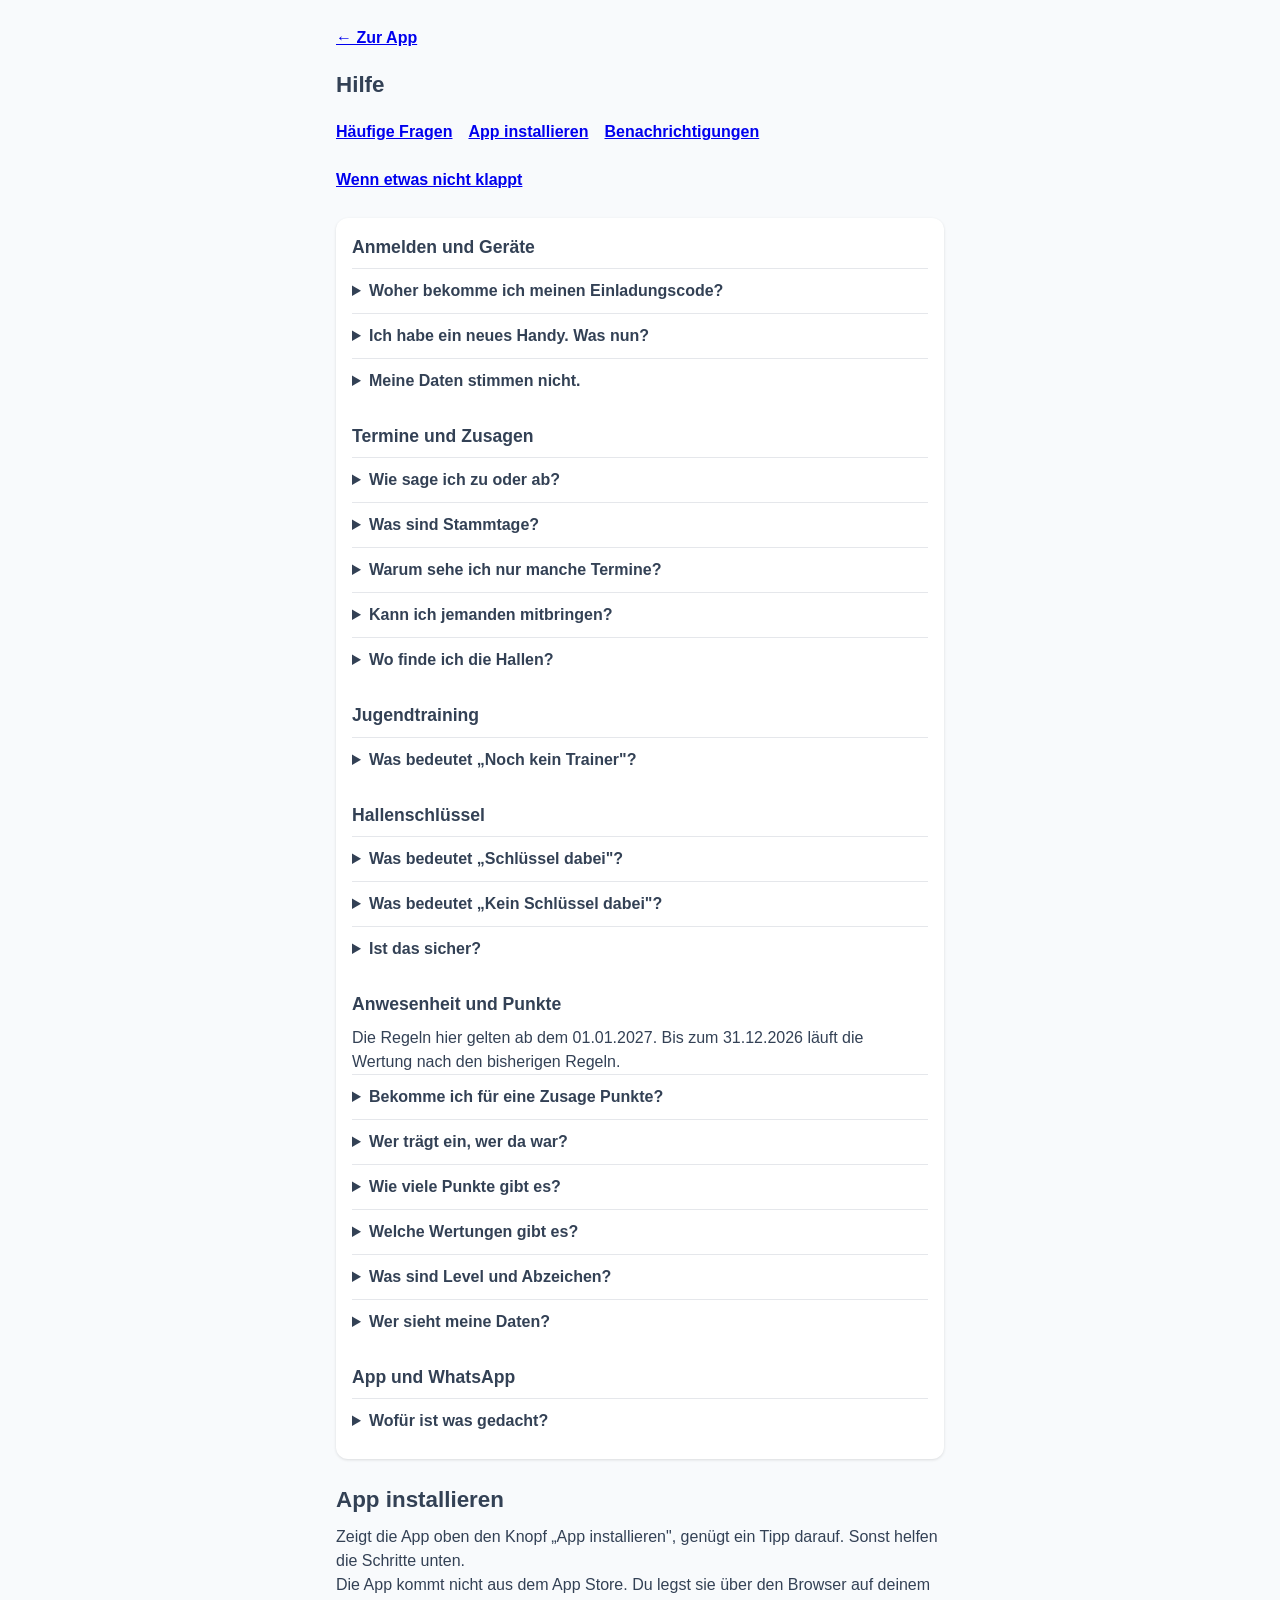
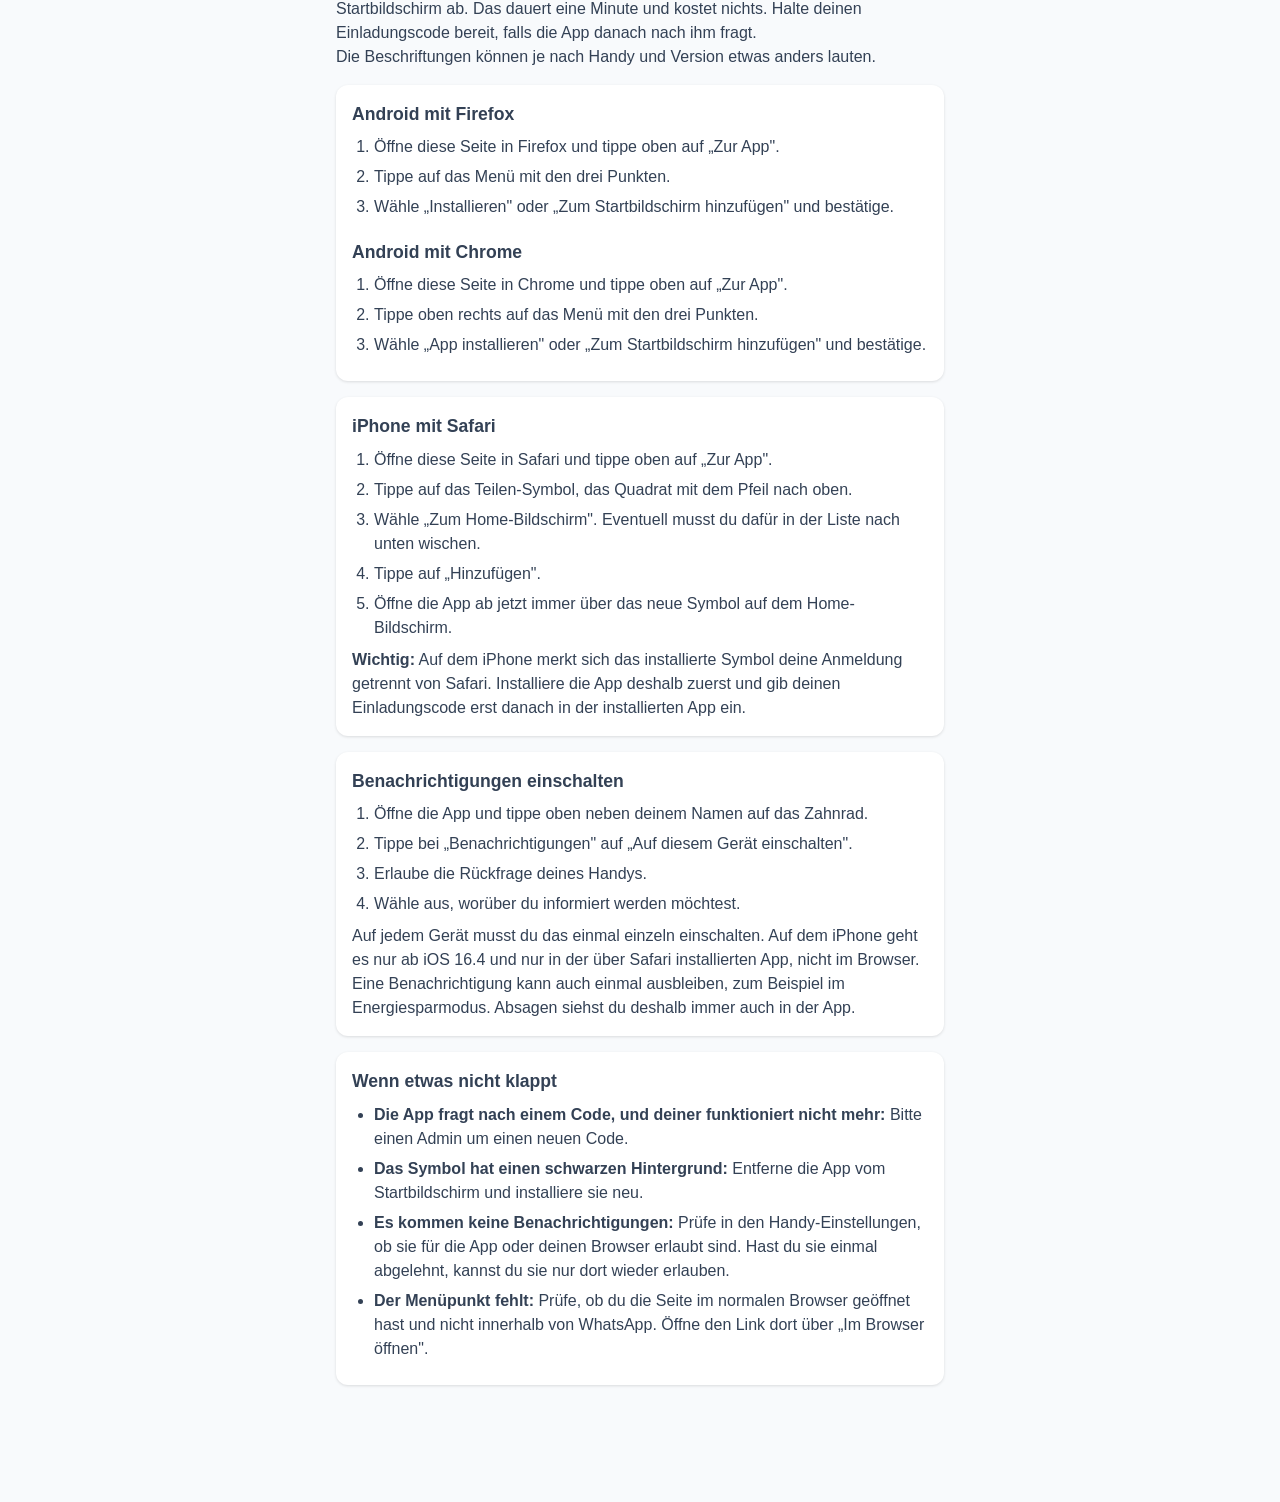
==== commit c378938f: "Trainer-Anmeldung bei der Jugend, Standardansicht beim Import Co-Authored-By: Claude Opus 5.5 <norep" ====
--- a/hilfe.html
+++ b/hilfe.html
@@ -71,6 +71,12 @@
       <details>
         <summary>Wo finde ich die Hallen?</summary>
         <p>Tippe im Termin auf PARK oder MZH. Es öffnet sich die Seite der Gemeinde Wietmarschen mit den Sporthallen.</p>
+      </details>
+
+      <h2>Jugendtraining</h2>
+      <details>
+        <summary>Was bedeutet „Noch kein Trainer"?</summary>
+        <p>Bei Jugendterminen melden sich Trainer eigens an. Solange das niemand getan hat, steht dieser Hinweis am Termin. Das Training fällt deshalb nicht automatisch aus.</p>
       </details>
 
       <h2 id="schluessel">Hallenschlüssel</h2>
--- a/styles.css
+++ b/styles.css
@@ -903,6 +903,68 @@
 }
 
 a.hall-chip { text-decoration: none; }
+.trainer-chip { display: inline-block; margin: 6px 0 0 6px; padding: 4px 12px; border-radius: 9999px; font-size: 0.85rem; font-weight: 800; }
+.trainer-yes { background: var(--info-blue-light); color: var(--info-blue-hover); }
+.trainer-no { background: var(--warning-amber-light); color: #92400e; }
+.trainer-signup-btn { width: 100%; margin-top: 8px; }
+.trainer-signup-btn[hidden] { display: none; }
+.trainer-report { width: 100%; border-collapse: collapse; margin: 8px 0 16px; font-size: 0.9rem; }
+.trainer-report th, .trainer-report td { text-align: left; padding: 6px 4px; border-bottom: 1px solid var(--gray-200); }
+.loading-indicator {
+  position: fixed;
+  left: 50%;
+  bottom: 96px;
+  transform: translateX(-50%);
+  z-index: 190;
+  display: flex;
+  align-items: center;
+  gap: 12px;
+  padding: 8px 18px 8px 14px;
+  background: var(--union-white);
+  color: var(--gray-900);
+  border: 1px solid var(--gray-200);
+  border-radius: 9999px;
+  box-shadow: 0 4px 16px rgba(0, 0, 0, 0.18);
+  font-size: 0.9rem;
+  font-weight: 700;
+  white-space: nowrap;
+  pointer-events: none;
+}
+.loading-indicator[hidden] { display: none; }
+.loading-rally { position: relative; display: block; width: 84px; height: 40px; flex: none; border-bottom: 2px solid var(--gray-300); }
+.loading-net { position: absolute; left: 41px; bottom: 0; width: 2px; height: 16px; background: var(--union-red); }
+.loading-shuttle { position: absolute; left: 0; top: 0; width: 15px; height: 20px; animation: shuttle-rally 1.3s linear infinite; }
+/* Over the net and back, always cork first */
+@keyframes shuttle-rally {
+  0% { transform: translate(0, 18px) rotate(50deg); }
+  12% { transform: translate(17px, 5px) rotate(70deg); }
+  25% { transform: translate(34px, 0) rotate(90deg); }
+  38% { transform: translate(51px, 5px) rotate(110deg); }
+  49.9% { transform: translate(68px, 18px) rotate(130deg); }
+  50% { transform: translate(68px, 18px) rotate(-130deg); }
+  62% { transform: translate(51px, 5px) rotate(-110deg); }
+  75% { transform: translate(34px, 0) rotate(-90deg); }
+  88% { transform: translate(17px, 5px) rotate(-70deg); }
+  100% { transform: translate(0, 18px) rotate(-50deg); }
+}
+@media (prefers-reduced-motion: reduce) {
+  .loading-shuttle { animation: none; transform: translate(34px, 0) rotate(90deg); }
+}
+.knowledge-tools { display: flex; gap: 8px; margin: 12px 0; flex-wrap: wrap; }
+.knowledge-tools input[type="search"] { flex: 1 1 100%; min-height: 44px; padding: 8px 12px; border: 1px solid var(--gray-300); border-radius: var(--radius-sm); font-size: 1rem; }
+.knowledge-category { font-size: 0.95rem; font-weight: 800; margin: 18px 0 6px; }
+.knowledge-article { background: var(--union-white); border: 1px solid var(--gray-200); border-radius: var(--radius-sm); margin-bottom: 8px; padding: 0 12px; }
+.knowledge-article summary { min-height: 44px; padding: 11px 0; font-weight: 700; cursor: pointer; }
+.knowledge-article.archived summary { color: var(--gray-600); font-weight: 600; }
+.knowledge-text { white-space: pre-wrap; overflow-wrap: anywhere; margin: 0 0 10px; }
+.knowledge-links { padding-left: 20px; margin: 0 0 10px; overflow-wrap: anywhere; }
+.knowledge-meta { font-size: 0.8rem; color: var(--gray-600); margin: 0 0 10px; }
+.knowledge-actions { display: flex; gap: 8px; flex-wrap: wrap; margin-bottom: 12px; }
+.knowledge-actions .btn { flex: 1 1 40%; min-height: 44px; }
+.knowledge-form label { display: block; font-weight: 700; margin: 12px 0 4px; }
+.knowledge-form input, .knowledge-form textarea { width: 100%; box-sizing: border-box; padding: 8px 12px; border: 1px solid var(--gray-300); border-radius: var(--radius-sm); font: inherit; }
+.knowledge-form textarea { min-height: 180px; }
+.knowledge-conflict { background: var(--warning-amber-light); border: 1px solid var(--warning-amber-border); border-radius: var(--radius-sm); padding: 12px; margin: 12px 0; }
 .key-chip {
   display: inline-block;
   margin: 6px 0 0 6px;
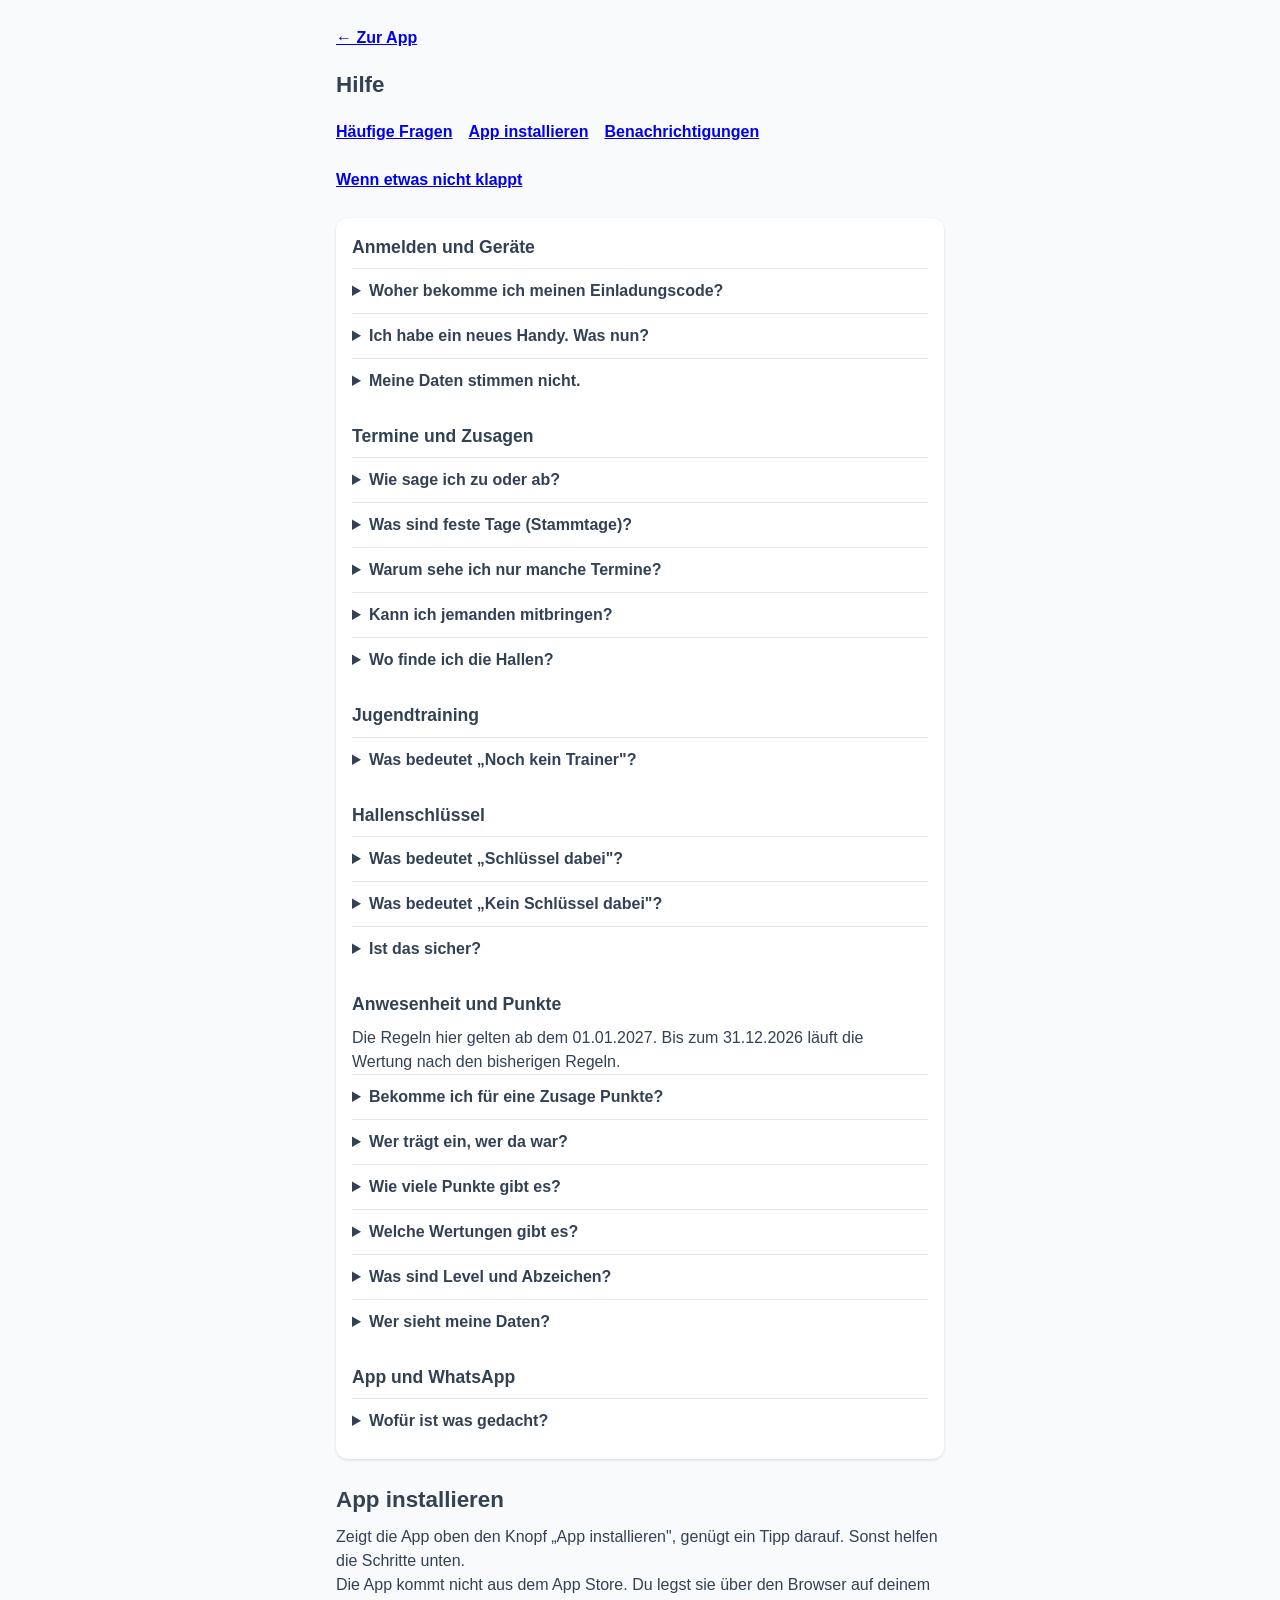
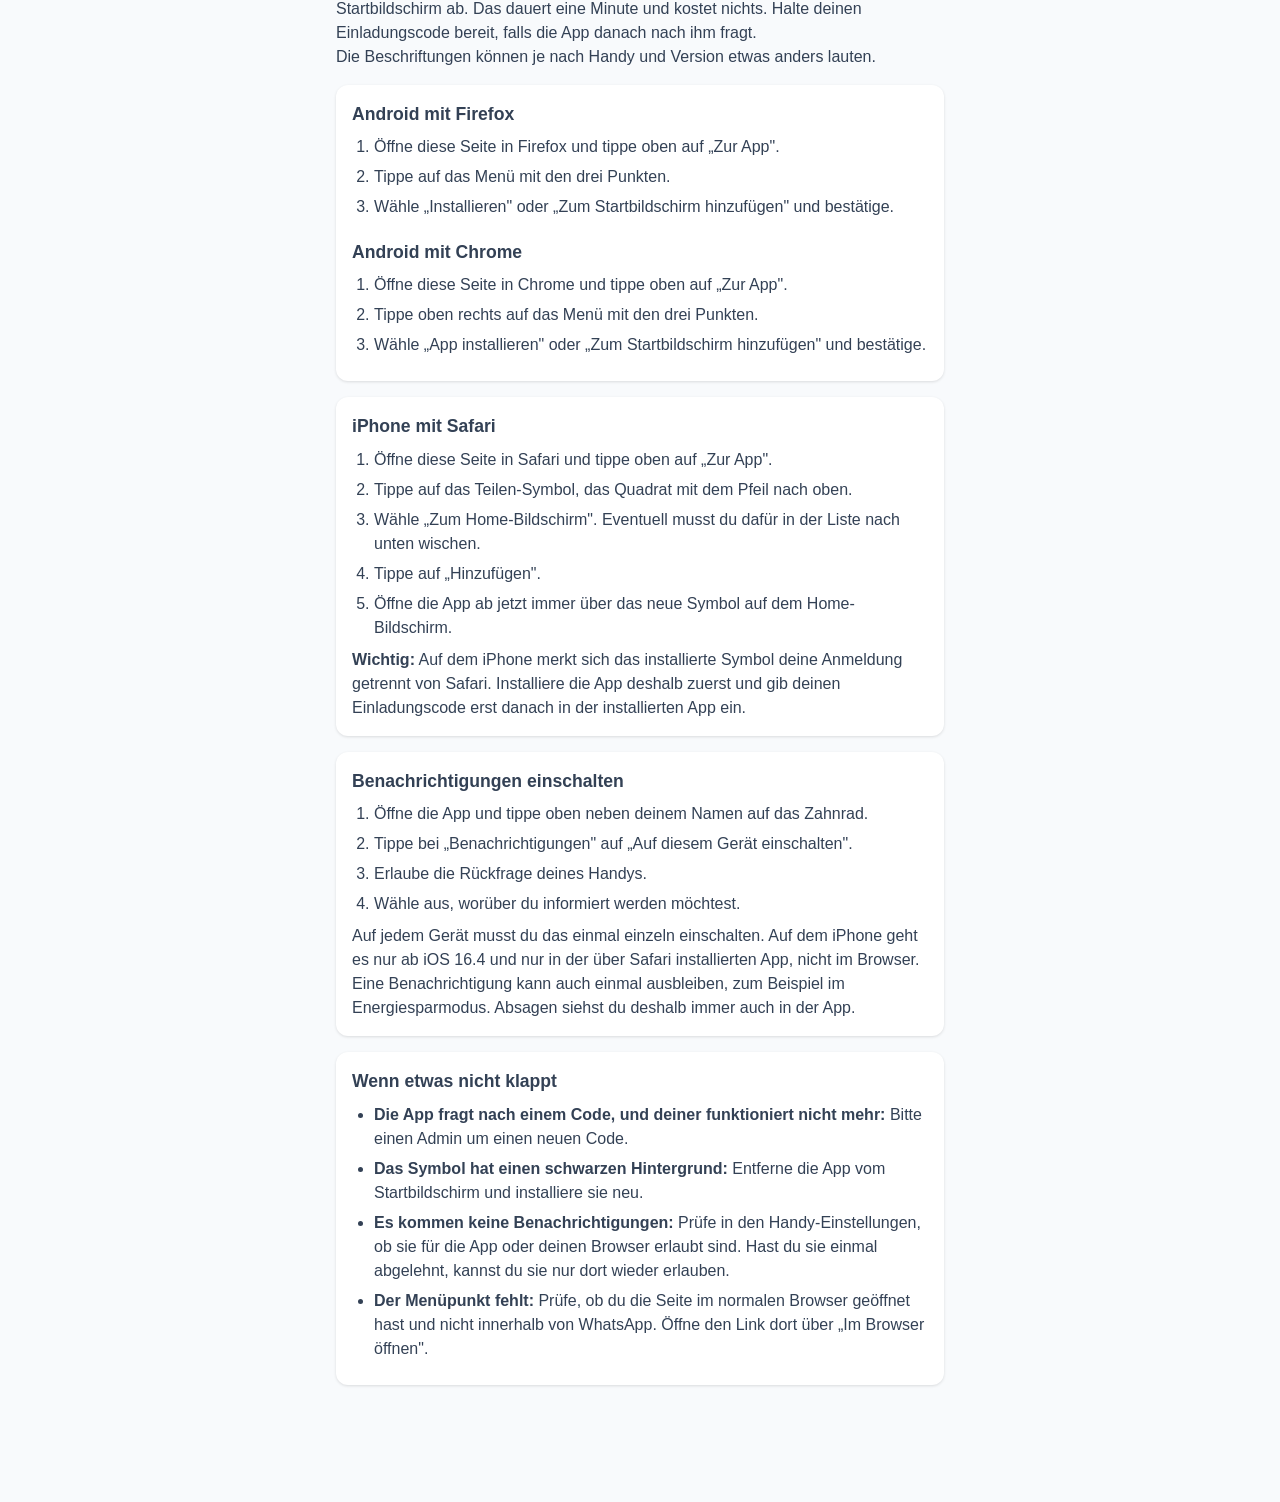
==== commit f3cb5994: "Orga-Menü in Gruppen, Reiter Feste Tage Co-Authored-By: Claude Opus 5.5 <noreply@anthropic.com>" ====
--- a/hilfe.html
+++ b/hilfe.html
@@ -4,7 +4,7 @@
   <meta charset="UTF-8">
   <meta name="viewport" content="width=device-width, initial-scale=1.0">
   <meta http-equiv="Content-Security-Policy" content="default-src 'self'; script-src 'none'; style-src 'self' 'unsafe-inline'; img-src 'self' data:; base-uri 'none'; form-action 'none'">
-  <title>Hilfe | SV Union Lohne Badminton</title>
+  <title>Hilfe | BadApp</title>
   <link rel="stylesheet" href="styles.css">
   <link rel="icon" type="image/png" href="logo.png">
   <meta name="theme-color" content="#E1031F">
@@ -54,11 +54,11 @@
       <h2>Termine und Zusagen</h2>
       <details>
         <summary>Wie sage ich zu oder ab?</summary>
-        <p>Ein Tipp auf der Karte des Termins genügt. Eine Frist gibt es nicht, du kannst deine Antwort ändern, solange der Termin offen ist.</p>
+        <p>Jeder Termin hat einen Knopf: „Zusagen“, solange du nicht angemeldet bist, und „Abmelden“, wenn du schon zugesagt hast. Das geht bis 24 Uhr am Trainingstag. Ein Tipp auf die übrige Karte öffnet nur die Details und speichert nichts.</p>
       </details>
       <details>
-        <summary>Was sind Stammtage?</summary>
-        <p>Tage, an denen du meist kommst. Die App merkt dich dafür automatisch vor. Eine eigene Absage bleibt bestehen, auch wenn der Tag dein Stammtag ist. Wählst du einen Stammtag ab, wird nur die automatische Vormerkung zurückgenommen.</p>
+        <summary>Was sind feste Tage (Stammtage)?</summary>
+        <p>Tage, an denen du meist kommst. Die App merkt dich dafür automatisch vor. Wenn du dich selbst abmeldest, bleibt das bestehen, auch wenn der Tag dein Stammtag ist. Wählst du einen Stammtag ab, wird nur die automatische Vormerkung zurückgenommen.</p>
       </details>
       <details>
         <summary>Warum sehe ich nur manche Termine?</summary>
@@ -82,11 +82,11 @@
       <h2 id="schluessel">Hallenschlüssel</h2>
       <details>
         <summary>Was bedeutet „Schlüssel dabei"?</summary>
-        <p>Mindestens eine Person mit Hallenschlüssel hat für diesen Termin zugesagt.</p>
+        <p>Mindestens eine Person mit Hallenschlüssel hat für diesen Termin zugesagt oder ist als Trainer angemeldet. Auf der Startseite zeigt das ein grünes Schlüsselsymbol.</p>
       </details>
       <details>
         <summary>Was bedeutet „Kein Schlüssel dabei"?</summary>
-        <p>Bisher hat niemand mit Schlüssel zugesagt. Das Training fällt deshalb nicht aus, und du kannst weiter zusagen. Sprecht euch im Zweifel in eurer WhatsApp-Gruppe ab. Fällt ein Training wirklich aus, ist der Termin in der App als abgesagt markiert.</p>
+        <p>Bisher hat niemand mit Schlüssel zugesagt. Auf der Startseite steht dann ein rotes, durchgestrichenes Schlüsselsymbol. Das Training fällt deshalb nicht aus, und du kannst weiter zusagen. Sprecht euch im Zweifel in eurer WhatsApp-Gruppe ab. Fällt ein Training wirklich aus, ist der Termin in der App als abgesagt markiert.</p>
       </details>
       <details>
         <summary>Ist das sicher?</summary>
@@ -101,7 +101,7 @@
       </details>
       <details>
         <summary>Wer trägt ein, wer da war?</summary>
-        <p>Alle angemeldeten Mitglieder, für sich und für andere, ohne Freigabe. Das geht ab Beginn des Trainings bis 72 Stunden nach seinem Ende. Danach korrigiert nur noch ein Admin.</p>
+        <p>Alle angemeldeten Mitglieder, für sich und für andere, ohne Freigabe. Das geht ab Beginn des Trainings bis 72 Stunden nach seinem Ende, auf der Startseite über „Wer war da?“. Danach korrigiert nur noch ein Admin.</p>
       </details>
       <details>
         <summary>Wie viele Punkte gibt es?</summary>
@@ -113,11 +113,11 @@
       </details>
       <details>
         <summary>Was sind Level und Abzeichen?</summary>
-        <p>Mit deinen Punkten steigst du im Level auf, zum Beispiel vom „Ersten Aufschlag" zur „Hallenlegende". Abzeichen gibt es etwa für dein erstes Training der Saison oder viele aktive Wochen. Du findest alles unter „Profil".</p>
+        <p>Mit deinen Punkten steigst du im Level auf, zum Beispiel vom „Ersten Aufschlag" zur „Hallenlegende". Abzeichen gibt es etwa für dein erstes Training der Saison oder viele aktive Wochen. Du findest alles unter „Profil", auch deine Punkte und Plätze.</p>
       </details>
       <details>
         <summary>Wer sieht meine Daten?</summary>
-        <p>Angemeldete Mitglieder sehen die Namen der aktiven Mitglieder, wer zugesagt hat und wer als anwesend eingetragen ist. Dein Geburtsdatum sehen nur du, Trainer und Admins.</p>
+        <p>Angemeldete Mitglieder sehen die Namen der aktiven Mitglieder, wer zugesagt hat und wer als anwesend eingetragen ist. Dein Geburtsdatum sehen nur du, Trainer und Admins. Deine E-Mail-Adresse, wenn du eine unter Einstellungen hinterlegst, sehen nur du und die Admins. Der Verein nutzt sie nur, um dich zu erreichen.</p>
       </details>
 
       <h2>App und WhatsApp</h2>
--- a/styles.css
+++ b/styles.css
@@ -24,8 +24,8 @@
   --color-status-info: var(--info-blue);
 
   /* Success (Erfolg, Bestätigung, Zusagen, Häkchen) */
-  --success-green: #16a34a;        /* Bestätigungs-Grün für "Zusagen" */
-  --success-green-hover: #15803d;  /* Kontrast 4.8:1 mit weißem Text */
+  --success-green: #15803d;        /* Bestätigungs-Grün für "Zusagen", 5,0:1 mit weißem Text (vorher #16a34a, nur 3,3:1) */
+  --success-green-hover: #166534;  /* 7,1:1 mit weißem Text */
   --success-green-light: #dcfce7;
   --success-green-border: #86efac;
   --color-status-success: var(--success-green);
@@ -215,6 +215,14 @@
 .profile-request-actions { display: flex; gap: 8px; margin-top: 8px; }
 .profile-request-actions .btn { flex: 1; }
 .settings-note { font-size: 0.85rem; color: var(--gray-600, #555); margin: 10px 0 14px; }
+/* Settings page: one card per area, the title inside the card */
+.settings-card { display: block; min-width: 0; background: var(--union-white); border: 1px solid var(--gray-200); border-radius: var(--radius-md); padding: 12px 14px 4px; margin: 0 0 12px; }
+.settings-card.settings-group[hidden] { display: none; }
+.settings-page .settings-group legend, .settings-card-title { float: left; width: 100%; margin: 0 0 6px; padding: 0; font-size: 1rem; font-weight: 800; color: var(--gray-900); }
+.settings-page .settings-group legend + * { clear: both; }
+.settings-card .btn { margin-bottom: 10px; }
+.settings-page .profile-field input { min-height: 44px; }
+.settings-page .settings-note a { display: inline-flex; align-items: center; min-height: 44px; }
 .settings-dialog .btn { width: 100%; }
 .ranking-member { display: flex; flex-wrap: wrap; align-items: center; gap: 8px; padding: 10px 0; border-bottom: 1px solid var(--gray-200, #ddd); }
 .ranking-member-name { flex: 1 1 100%; font-weight: 600; }
@@ -828,9 +836,17 @@
   color: var(--gray-600);
 }
 
+/* The next session is a quick way in, not a warning: neutral, like the other entries, with a darker edge */
 .orga-menu-next {
-  border: 2px solid var(--union-red, #E1031F);
-}
+  border: 2px solid var(--gray-300);
+}
+
+/* Orga menu in groups, as slim rows with an arrow */
+.orga-group-title { margin: 16px 0 6px; font-size: 0.8rem; font-weight: 900; letter-spacing: 0.06em; text-transform: uppercase; color: var(--gray-600); }
+.orga-group:not(:has(.orga-menu-item:not([hidden]))) { display: none; }
+#orga-menu .orga-group .orga-menu-item { position: relative; min-height: 52px; margin-bottom: 6px; padding: 8px 40px 8px 14px; box-shadow: none; border-color: var(--gray-200); }
+#orga-menu .orga-group .orga-menu-item::after { content: "›"; position: absolute; right: 14px; top: 50%; transform: translateY(-50%); font-size: 1.3rem; color: var(--gray-500, #64748b); }
+#orga-menu .orga-group a.orga-menu-item[target="_blank"]::after { content: "↗"; font-size: 1rem; }
 
 .orga-back {
   min-height: 44px;
@@ -1107,20 +1123,6 @@
   font-size: 0.8rem;
 }
 
-.attendance-due { border: 2px solid var(--union-red); }
-.attendance-due .btn { width: 100%; margin-top: 10px; }
-
-.attendance-due-state {
-  margin-top: 8px;
-  font-size: 0.9rem;
-  font-weight: 800;
-}
-
-.attendance-due-deadline {
-  font-size: 0.8rem;
-  color: var(--gray-600);
-}
-
 /* Personal progress */
 .progress-card {
   padding: 14px;
@@ -1275,3 +1277,100 @@
 
 /* An element with its own display rule must still disappear when it is marked as hidden */
 [hidden] { display: none !important; }
+
+/* ---------------------------------------------------------------------------------------------
+   Training week on the start page (DECISIONS 22, docs/ux/WOCHENANSICHT-VORSCHLAG.md).
+   Big card for today or the next session, compact cards for the rest of the week, past as a row.
+   --------------------------------------------------------------------------------------------- */
+.wk-head { display: flex; align-items: center; justify-content: space-between; min-height: 44px; margin: 8px 0 4px; }
+.wk-title { margin: 0; font-size: 1rem; font-weight: 900; letter-spacing: 0.03em; text-transform: uppercase; color: var(--gray-900); }
+.wk-refresh { min-width: 44px; min-height: 44px; border: 1px solid var(--gray-200); border-radius: 10px; background: var(--union-white); color: var(--gray-700, #334155); font-size: 1.1rem; cursor: pointer; }
+.wk-empty { color: var(--gray-600); text-align: center; padding: 24px; }
+
+.wk-card { background: var(--union-white); border: 1px solid var(--gray-200); border-radius: var(--radius-md); margin-bottom: 8px; cursor: pointer; }
+.wk-card:focus-visible, .wk-past:focus-visible { outline: 3px solid var(--info-blue); outline-offset: 2px; }
+.wk-big { border: 2px solid var(--union-red); padding: 12px 14px 14px; box-shadow: var(--shadow); }
+.wk-big.wk-next { border-color: var(--gray-900); }
+.wk-tag { display: inline-block; font-size: 0.75rem; font-weight: 900; letter-spacing: 0.06em; padding: 2px 10px; border-radius: 9999px; background: var(--union-red); color: var(--union-white); }
+.wk-next .wk-tag { background: var(--gray-900); }
+.wk-when { font-size: 1.25rem; font-weight: 900; margin: 6px 0 0; color: var(--gray-900); }
+.wk-where { display: flex; flex-wrap: wrap; align-items: center; gap: 4px 10px; font-size: 0.875rem; color: var(--gray-600); }
+.wk-count-row { display: flex; flex-wrap: wrap; align-items: center; justify-content: space-between; gap: 6px 12px; margin: 10px 0 6px; }
+.wk-count { font-size: 1rem; font-weight: 600; color: var(--gray-600); }
+.wk-count strong { font-size: 1.75rem; font-weight: 900; color: var(--gray-900); line-height: 1; margin-right: 2px; }
+.wk-trainer { margin-bottom: 4px; }
+.wk-trainer .trainer-chip { margin-top: 0; }
+.wk-state { font-size: 1rem; font-weight: 700; margin: 4px 0 10px; }
+.wk-yes { color: var(--success-green-hover); font-weight: 700; }
+.wk-no { color: var(--gray-600); }
+.wk-off { color: var(--gray-600); font-weight: 700; }
+.wk-warn { color: #92400e; font-weight: 700; white-space: nowrap; }
+.wk-group { color: var(--gray-900); font-weight: 800; white-space: nowrap; }
+.wk-struck { text-decoration: line-through; color: var(--gray-500, #64748b); }
+.wk-closed { background: var(--gray-100); }
+
+.wk-btn { min-height: 48px; border-radius: 10px; font-weight: 800; font-size: 1rem; border: 2px solid transparent; padding: 0 16px; cursor: pointer; }
+.wk-big .wk-btn { width: 100%; }
+.wk-join { background: var(--success-green); color: var(--union-white); }
+.wk-leave { background: var(--union-white); color: var(--union-red-dark); border-color: var(--union-red); }
+.wk-btn[aria-busy="true"] { opacity: 0.6; }
+.wk-attend { display: flex; align-items: center; justify-content: center; min-height: 44px; margin-top: 6px; font-weight: 800; color: var(--union-red-dark); }
+
+/* Compact: two lines on the left, key and the one button on the right */
+.wk-compact { display: grid; grid-template-columns: 1fr auto; gap: 2px 10px; align-items: center; padding: 10px 12px; }
+.wk-l1 { font-weight: 900; font-size: 0.95rem; color: var(--gray-900); white-space: nowrap; }
+@media (max-width: 359px) { .wk-l1 { white-space: normal; } }
+.wk-l2 { font-size: 0.875rem; color: var(--gray-600); }
+.wk-l2 strong { color: var(--gray-900); font-size: 1rem; white-space: nowrap; }
+.wk-side { grid-row: 1 / span 2; grid-column: 2; display: flex; align-items: center; gap: 8px; }
+.wk-compact .wk-btn { min-height: 44px; min-width: 100px; padding: 0 10px; }
+.wk-compact .wk-key-icon { width: 28px; height: 28px; }
+.wk-side { gap: 6px; }
+
+/* Key: green, or red and struck through as second sign besides the colour */
+.wk-key { display: inline-flex; align-items: center; gap: 6px; font-size: 0.875rem; font-weight: 800; }
+.wk-key-icon { position: relative; width: 30px; height: 30px; border-radius: 50%; display: inline-grid; place-items: center; font-size: 0.95rem; flex: none; }
+.wk-key-yes { color: var(--success-green-hover); }
+.wk-key-yes .wk-key-icon { background: var(--success-green-light); box-shadow: inset 0 0 0 2px var(--success-green); }
+.wk-key-no { color: var(--union-red-dark); }
+.wk-key-no .wk-key-icon { background: var(--union-red-light); box-shadow: inset 0 0 0 2px var(--union-red); }
+.wk-key-no .wk-key-icon::after { content: ""; position: absolute; left: 4px; right: 4px; top: calc(50% - 1.5px); height: 3px; border-radius: 2px; background: var(--union-red); transform: rotate(-45deg); }
+
+/* Past sessions: one row, opens the session, there the attendance list */
+.wk-past-list:empty { display: none; }
+.wk-past { display: flex; align-items: center; justify-content: space-between; gap: 10px; min-height: 44px; padding: 0 12px; margin-bottom: 8px; border: 1px dashed var(--gray-300); border-radius: var(--radius-md); color: var(--gray-600); font-size: 0.875rem; cursor: pointer; }
+.wk-past-link { font-weight: 800; color: var(--union-red-dark); white-space: nowrap; }
+
+.wk-later { margin: 4px 0 12px; }
+.wk-later > summary { min-height: 44px; display: flex; align-items: center; font-weight: 800; color: var(--union-red-dark); cursor: pointer; }
+.wk-later[hidden] { display: none; }
+
+/* Slim header: logo, name of the department, user and gear in one row */
+header.app-header { display: flex; flex-wrap: wrap; align-items: center; column-gap: 8px; padding: calc(6px + env(safe-area-inset-top, 0px)) 12px 6px; }
+header.app-header .header-top { flex: 1 1 0; min-width: 0; gap: 8px; }
+header.app-header .badge-role[hidden] { display: none; }
+header.app-header .brand-text { min-width: 0; }
+header.app-header .brand-wrapper { gap: 8px; min-width: 0; }
+header.app-header .club-logo { width: 38px; height: 38px; }
+header.app-header .club-name { font-size: 0.68rem; font-weight: 700; white-space: nowrap; overflow: hidden; text-overflow: ellipsis; }
+header.app-header .club-dept { font-size: 1.15rem; font-weight: 900; letter-spacing: 0.01em; text-transform: none; white-space: nowrap; overflow: hidden; text-overflow: ellipsis; }
+header.app-header .badge-role { font-size: 0.6rem; padding: 2px 6px; }
+header.app-header .user-bar { margin: 0; padding: 0; border: 0; flex: none; }
+header.app-header .user-info-text { display: flex; align-items: center; gap: 2px; }
+header.app-header #userName { max-width: 7.5em; white-space: nowrap; overflow: hidden; text-overflow: ellipsis; }
+header.app-header #loginBox, header.app-header #personaWrap { flex: 1 1 100%; }
+header.app-header #personaWrap { margin-top: 4px; }
+/* Demo only: the person picker gets its own row instead of pushing logo and name together */
+header.app-header .user-bar:has(#personaWrap[style*="block"]) { flex: 1 1 100%; flex-wrap: wrap; justify-content: flex-start; }
+@media (max-width: 359px) { header.app-header #userName { max-width: 5em; } }
+
+/* The hall link keeps its small pill, a transparent border makes it a 44 px target */
+.wk-where .hall-chip { border: 8px solid transparent; background-clip: padding-box; margin: -4px -4px -4px -8px; }
+
+/* Room for the home bar of phones without a button */
+body { padding-bottom: calc(85px + env(safe-area-inset-bottom, 0px)); }
+nav.app-nav { padding-bottom: calc(8px + env(safe-area-inset-bottom, 0px)); }
+
+/* Install hint in one short block */
+.install-box { padding: 8px 12px; }
+.install-box p { margin: 0 0 4px; font-size: 0.85rem; }
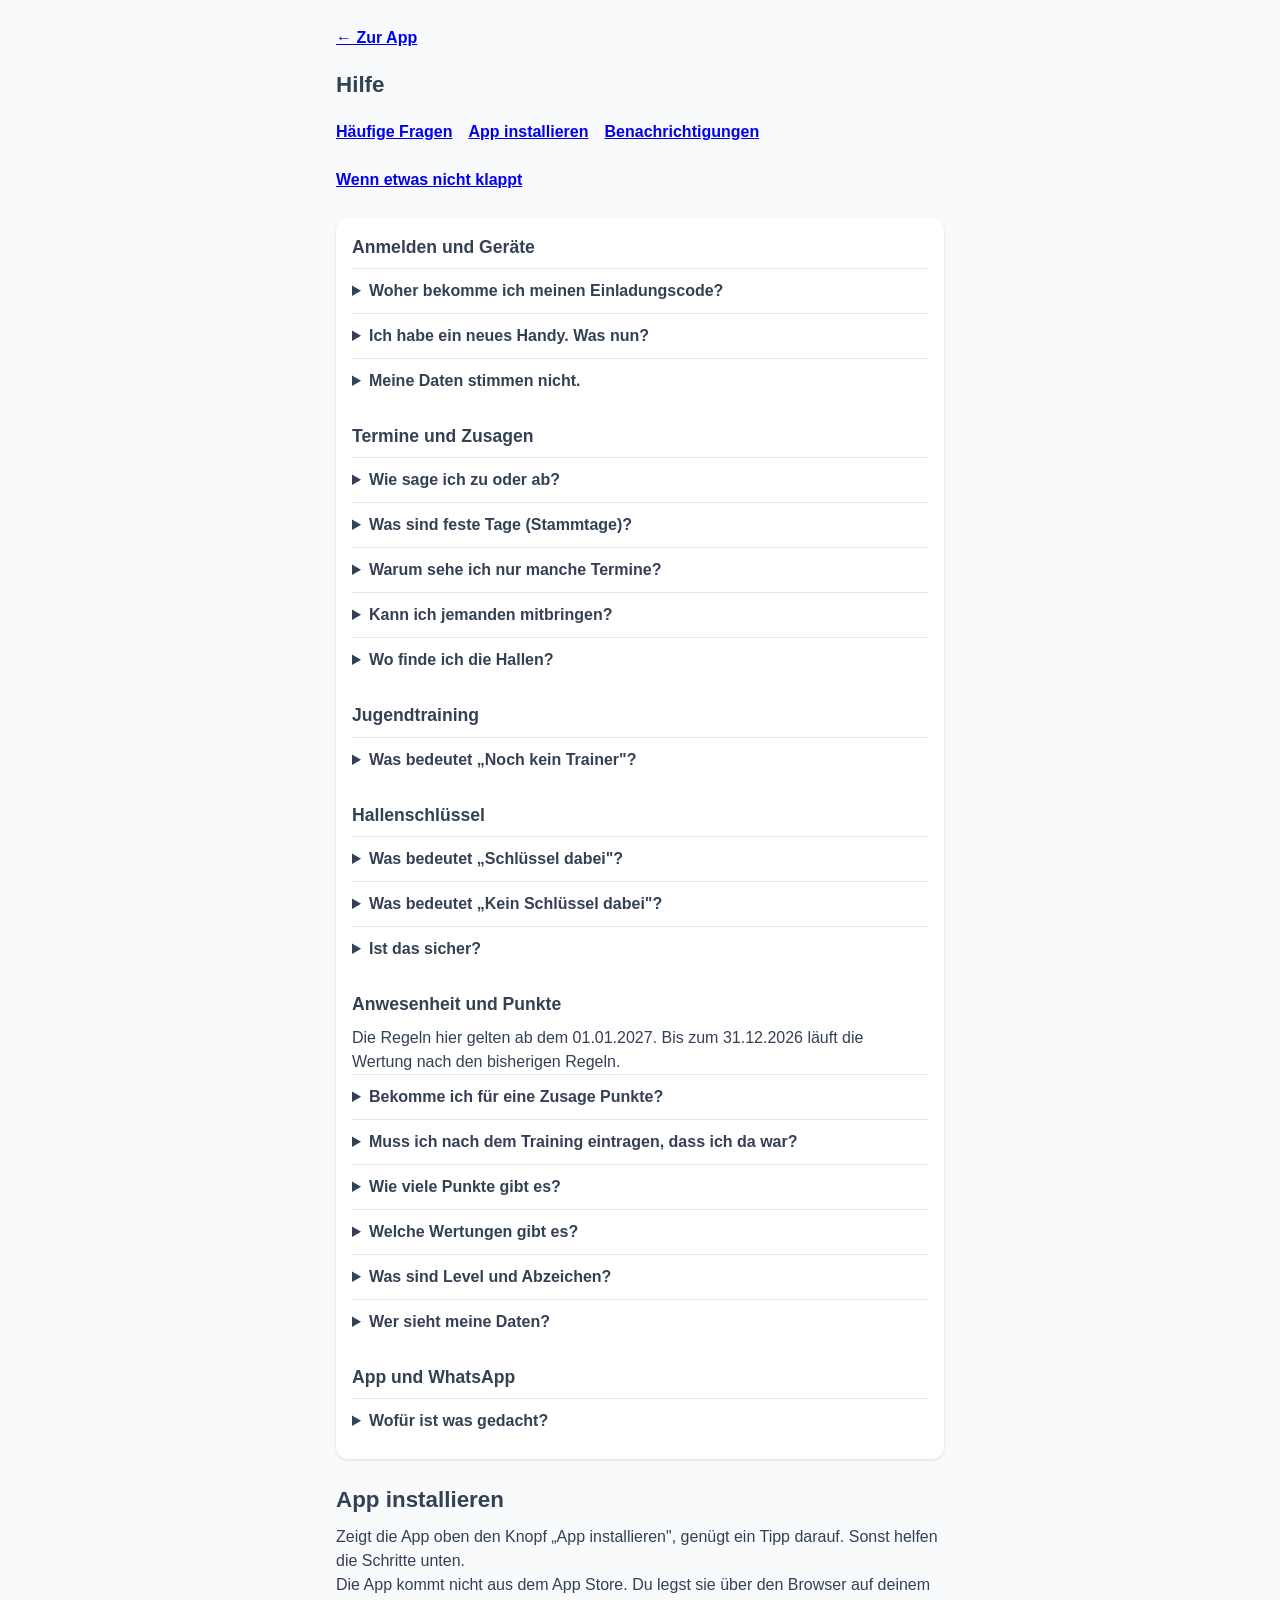
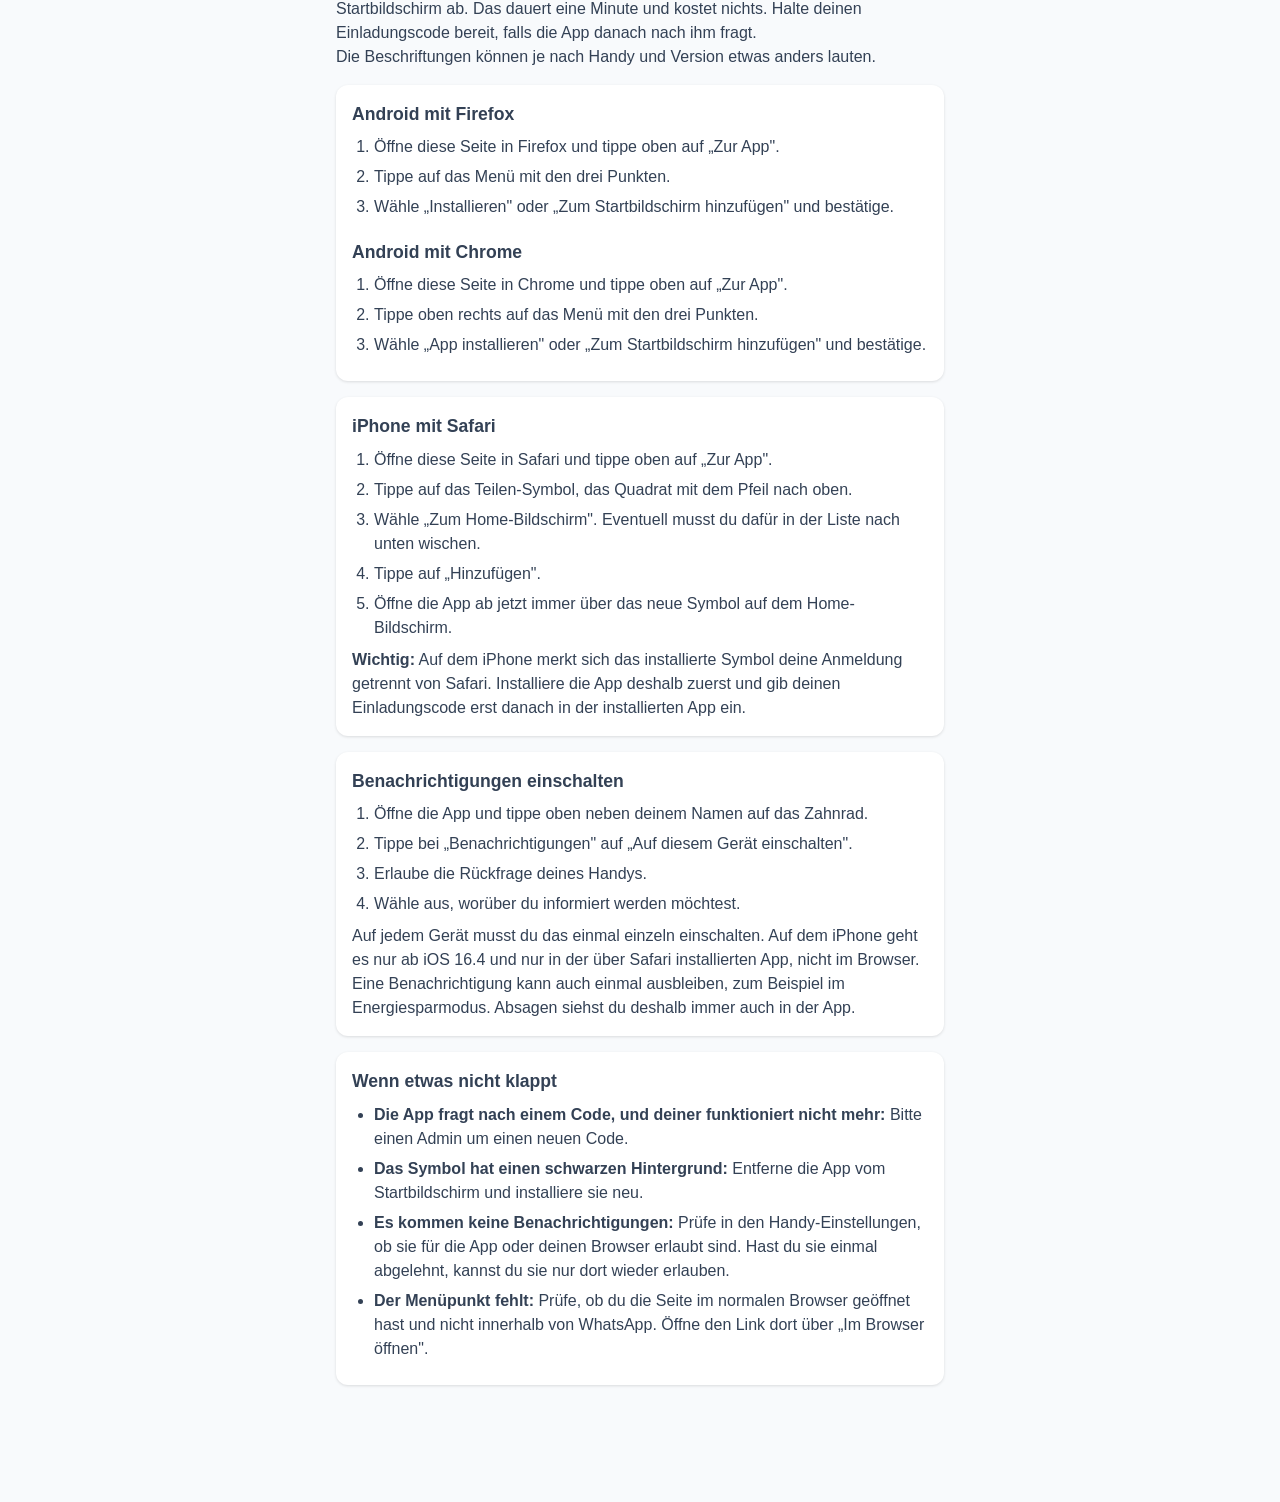
==== commit 9c6caea7: "Zusage zählt: Zu- und Absagen bis 9 Uhr am Folgetag, dann Punkte (Zwischenstand) Co-Authored-By: Cla" ====
--- a/hilfe.html
+++ b/hilfe.html
@@ -54,7 +54,7 @@
       <h2>Termine und Zusagen</h2>
       <details>
         <summary>Wie sage ich zu oder ab?</summary>
-        <p>Jeder Termin hat einen Knopf: „Zusagen“, solange du nicht angemeldet bist, und „Abmelden“, wenn du schon zugesagt hast. Das geht bis 24 Uhr am Trainingstag. Ein Tipp auf die übrige Karte öffnet nur die Details und speichert nichts.</p>
+        <p>Jeder Termin hat einen Knopf: „Zusagen“, solange du nicht angemeldet bist, und „Abmelden“, wenn du schon zugesagt hast. Das geht bis 9 Uhr am Morgen nach dem Training. Wer spontan da war, sagt also noch nachträglich zu, wer nicht konnte, sagt ab. Ein Tipp auf die übrige Karte öffnet nur die Details und speichert nichts.</p>
       </details>
       <details>
         <summary>Was sind feste Tage (Stammtage)?</summary>
@@ -97,11 +97,11 @@
       <p>Die Regeln hier gelten ab dem 01.01.2027. Bis zum 31.12.2026 läuft die Wertung nach den bisherigen Regeln.</p>
       <details>
         <summary>Bekomme ich für eine Zusage Punkte?</summary>
-        <p>Nein. Punkte gibt es nur, wenn eingetragen ist, dass du wirklich da warst. Eine Zusage oder ein Stammtag zählt nie als Anwesenheit.</p>
+        <p>Ja. Um 9 Uhr am Morgen nach dem Training wird der Termin abgeschlossen. Wer dann zugesagt hat, gilt als anwesend und bekommt die Punkte. Bitte also absagen, wenn du doch nicht da warst.</p>
       </details>
       <details>
-        <summary>Wer trägt ein, wer da war?</summary>
-        <p>Alle angemeldeten Mitglieder, für sich und für andere, ohne Freigabe. Das geht ab Beginn des Trainings bis 72 Stunden nach seinem Ende, auf der Startseite über „Wer war da?“. Danach korrigiert nur noch ein Admin.</p>
+        <summary>Muss ich nach dem Training eintragen, dass ich da war?</summary>
+        <p>Nein. Deine Zusage zählt. Nach 9 Uhr am Folgetag kann nur noch ein Admin etwas ändern, mit Begründung.</p>
       </details>
       <details>
         <summary>Wie viele Punkte gibt es?</summary>
--- a/styles.css
+++ b/styles.css
@@ -135,7 +135,7 @@
 }
 
 .badge-role {
-  font-size: 0.7rem;
+  font-size: 0.75rem;
   padding: 3px 10px;
   border-radius: 9999px;
   background-color: rgba(255, 255, 255, 0.2);
@@ -204,7 +204,7 @@
 .install-close { margin-left: auto; min-width: 44px; min-height: 44px; background: none; border: none; font-size: 1rem; cursor: pointer; }
 .profile-subtitle { font-size: 1rem; margin: 16px 0 8px; }
 .profile-member { padding: 10px 0; border-bottom: 1px solid var(--gray-200, #ddd); }
-.profile-member summary { font-weight: 600; cursor: pointer; min-height: 28px; }
+.profile-member summary { font-weight: 600; cursor: pointer; min-height: 44px; padding: 11px 0; box-sizing: border-box; }
 .profile-member-form { margin-top: 10px; }
 .profile-member-form .btn-decline { margin-top: 8px; }
 .profile-inactive { display: flex; align-items: center; justify-content: space-between; gap: 8px; padding: 8px 0; border-bottom: 1px solid var(--gray-200, #ddd); }
@@ -221,6 +221,8 @@
 .settings-page .settings-group legend, .settings-card-title { float: left; width: 100%; margin: 0 0 6px; padding: 0; font-size: 1rem; font-weight: 800; color: var(--gray-900); }
 .settings-page .settings-group legend + * { clear: both; }
 .settings-card .btn { margin-bottom: 10px; }
+.profile-email { margin-top: 6px; padding-top: 12px; border-top: 1px solid var(--gray-200); }
+.profile-email[hidden] { display: none; }
 .settings-page .profile-field input { min-height: 44px; }
 .settings-page .settings-note a { display: inline-flex; align-items: center; min-height: 44px; }
 .settings-dialog .btn { width: 100%; }
@@ -306,7 +308,7 @@
   background: none;
   border: none;
   color: var(--gray-600);
-  font-size: 0.75rem;
+  font-size: 0.8rem;
   font-weight: 700;
   display: flex;
   flex-direction: column;
@@ -529,7 +531,7 @@
   display: flex;
   align-items: center;
   gap: 4px;
-  font-size: 0.78rem;
+  font-size: 0.8rem;
   font-weight: 800;
   color: var(--union-red);
   background: var(--union-red-light);
@@ -672,9 +674,14 @@
   display: flex;
   justify-content: space-between;
   align-items: center;
+  gap: 12px;
   padding: 14px 0;
+  min-height: 56px;
+  box-sizing: border-box;
   border-bottom: 1px solid var(--gray-100);
-}
+  cursor: pointer;
+}
+.pref-dirty { margin: 12px 0 0; font-weight: 700; color: var(--union-red); }
 
 .pref-label {
   font-weight: 800;
@@ -730,6 +737,22 @@
 input:checked + .slider:before {
   transform: translateX(22px);
 }
+
+/* The hidden checkbox shows where the keyboard is (outside review, M4) */
+.switch input:focus-visible + .slider { outline: 3px solid var(--info-blue); outline-offset: 2px; }
+.switch { flex-shrink: 0; }
+
+/* Focus moved to the top of a new page by the app: no ring for that */
+[tabindex="-1"]:focus { outline: none; }
+
+/* How current the shown data is (outside review, M1) */
+.data-state { margin: -4px 0 10px; font-size: 0.85rem; color: var(--gray-600); }
+.data-state:empty { display: none; }
+/* Notes of the trial in November and December 2026 */
+.probe-hint { margin: 0 0 12px; padding: 8px 10px; border-radius: 8px; background: var(--info-blue-light); color: #075985; font-size: 0.85rem; font-weight: 600; }
+.wk-wait { font-size: 0.85rem; color: var(--gray-600); }
+#detailDataState { margin: 10px 0 0; }
+.data-state.data-stale { padding: 8px 10px; border-radius: 8px; background: #fff4e5; color: #7a4100; font-weight: 600; }
 
 /* Leaderboard */
 .leaderboard-table {
@@ -836,10 +859,6 @@
   color: var(--gray-600);
 }
 
-/* The next session is a quick way in, not a warning: neutral, like the other entries, with a darker edge */
-.orga-menu-next {
-  border: 2px solid var(--gray-300);
-}
 
 /* Orga menu in groups, as slim rows with an arrow */
 .orga-group-title { margin: 16px 0 6px; font-size: 0.8rem; font-weight: 900; letter-spacing: 0.06em; text-transform: uppercase; color: var(--gray-600); }
@@ -869,7 +888,10 @@
 }
 
 .orga-details summary {
-  min-height: 24px;
+  /* The whole row is the tap target, 44 px like every other control */
+  padding: 11px 0;
+  min-height: 44px;
+  box-sizing: border-box;
   font-weight: 700;
   font-size: 0.9rem;
   cursor: pointer;
@@ -922,7 +944,19 @@
 .trainer-chip { display: inline-block; margin: 6px 0 0 6px; padding: 4px 12px; border-radius: 9999px; font-size: 0.85rem; font-weight: 800; }
 .trainer-yes { background: var(--info-blue-light); color: var(--info-blue-hover); }
 .trainer-no { background: var(--warning-amber-light); color: #92400e; }
-.trainer-signup-btn { width: 100%; margin-top: 8px; }
+.trainer-signup-btn { width: 100%; margin-top: 8px; background: var(--union-white); color: var(--gray-900); border: 2px solid var(--gray-300); }
+/* Session page in fixed sections */
+.detail-section { margin-top: 16px; }
+.detail-section[hidden] { display: none; }
+.detail-section-title { margin: 0 0 6px; font-size: 0.8rem; font-weight: 900; letter-spacing: 0.06em; text-transform: uppercase; color: var(--gray-600); }
+.detail-section-sub { margin: 0 0 6px; font-weight: 800; color: var(--gray-900); }
+.attendance-box h3.detail-section-title { margin: 0 0 6px; font-size: 0.8rem; font-weight: 900; letter-spacing: 0.06em; text-transform: uppercase; color: var(--gray-600); }
+#detailMine .wk-btn { width: 100%; }
+.detail-admin { padding: 12px 14px; background: var(--gray-100); border-radius: var(--radius-md); }
+/* Attendance: red edge only while it can be entered, before the training one grey sentence */
+.attendance-box.attendance-waiting { border: 1px dashed var(--gray-300); background: transparent; }
+.attendance-waiting > :not(.detail-section-title):not(.detail-section-sub):not(#attendanceStatus) { display: none !important; }
+.attendance-box:not(.attendance-live):not(.attendance-waiting) { border-color: var(--gray-300); }
 .trainer-signup-btn[hidden] { display: none; }
 .trainer-report { width: 100%; border-collapse: collapse; margin: 8px 0 16px; font-size: 0.9rem; }
 .trainer-report th, .trainer-report td { text-align: left; padding: 6px 4px; border-bottom: 1px solid var(--gray-200); }
@@ -1013,7 +1047,7 @@
 
 .detail-name small {
   display: block;
-  font-size: 0.75rem;
+  font-size: 0.8rem;
   font-weight: 400;
   color: var(--gray-600);
 }
@@ -1063,7 +1097,7 @@
 .attendance-person small {
   display: block;
   margin-top: 2px;
-  font-size: 0.75rem;
+  font-size: 0.8rem;
   color: var(--gray-600);
 }
 
@@ -1164,7 +1198,7 @@
 .progress-stats span,
 .progress-stats small {
   display: block;
-  font-size: 0.7rem;
+  font-size: 0.8rem;
   color: var(--gray-600);
 }
 
@@ -1187,7 +1221,7 @@
 }
 
 .level-next {
-  font-size: 0.75rem;
+  font-size: 0.8rem;
   color: var(--gray-600);
 }
 
@@ -1212,6 +1246,37 @@
   cursor: pointer;
 }
 
+/* Small two- or three-part switch, also used for the session filter */
+.seg-switch { display: flex; margin: 10px 0; border: 1px solid var(--gray-300); border-radius: 10px; overflow: hidden; }
+.seg-switch button { flex: 1 1 0; min-height: 44px; border: 0; border-left: 1px solid var(--gray-300); background: var(--union-white); font: inherit; font-size: 0.85rem; font-weight: 800; color: var(--gray-900); cursor: pointer; }
+.seg-switch button:first-child { border-left: 0; }
+.seg-switch button.active { background: var(--union-red); color: var(--union-white); }
+/* Standard sessions as rows */
+.template-select-legacy { display: none !important; }
+.template-rows .template-row { margin-bottom: 6px; }
+.template-rows .template-row.active { border-color: var(--union-red); box-shadow: inset 0 0 0 1px var(--union-red); }
+.ranking-by-hand { display: inline-block; margin-left: 4px; padding: 1px 8px; border-radius: 9999px; font-size: 0.75rem; font-weight: 800; background: var(--warning-amber-light); color: #92400e; }
+.knowledge-write { margin-top: 12px; }
+.orga-details .pref-card { margin: 8px 0 0; padding: 0; border: 0; box-shadow: none; background: transparent; }
+/* The archive is the one step that cannot be undone */
+.archive-danger { border: 2px solid var(--union-red); }
+.archive-warning { margin: 0 0 8px; padding: 8px 10px; border-radius: 8px; background: var(--union-red-light); color: var(--union-red-dark); font-size: 0.85rem; font-weight: 700; }
+.btn-secondary { background: var(--union-white); color: var(--gray-900); border: 2px solid var(--gray-300); }
+
+/* The competitions as one slim switch in a row */
+#rankingTabs { flex-wrap: nowrap; gap: 0; border: 1px solid var(--gray-300); border-radius: 10px; overflow: hidden; }
+#rankingTabs button { flex: 1 1 0; min-width: 0; border: 0; border-radius: 0; border-left: 1px solid var(--gray-300); font-size: 0.85rem; padding: 6px 4px; }
+#rankingTabs button:first-child { border-left: 0; }
+#rankingTabs button[hidden] { display: none; }
+#rankingTabs button[hidden] + button { border-left: 0; }
+/* Own place first, as a card */
+.ranking-me:not(:empty) { margin: 4px 0 12px; padding: 12px 14px; font-size: 1.05rem; font-weight: 900; color: var(--gray-900); background: var(--union-red-subtle); border: 1px solid var(--union-red-light); border-radius: var(--radius-md); }
+.ranking-archive-link { display: block; width: 100%; min-height: 44px; margin-top: 8px; background: none; border: 0; font: inherit; font-weight: 800; color: var(--union-red-dark); text-align: left; cursor: pointer; }
+.ranking-archive-link.active { text-decoration: underline; }
+.ranking-archive-link[hidden] { display: none; }
+/* Profile: open badges folded, tools for the club at the end */
+.badge-open-box > summary { min-height: 44px; padding: 11px 0; box-sizing: border-box; font-weight: 800; cursor: pointer; color: var(--gray-600); }
+
 .ranking-tabs button.active {
   color: var(--union-white);
   background: var(--union-red);
@@ -1271,7 +1336,7 @@
 
 .badge-item small {
   display: block;
-  font-size: 0.75rem;
+  font-size: 0.8rem;
   color: var(--gray-600);
 }
 
@@ -1288,6 +1353,15 @@
 .wk-empty { color: var(--gray-600); text-align: center; padding: 24px; }
 
 .wk-card { background: var(--union-white); border: 1px solid var(--gray-200); border-radius: var(--radius-md); margin-bottom: 8px; cursor: pointer; }
+/* Variant B: own sign-up as a green edge on the left, grey when not signed up */
+.wk-card { position: relative; overflow: hidden; }
+.wk-card::before { content: ""; position: absolute; left: 0; top: 0; bottom: 0; width: 6px; background: var(--gray-300); }
+.wk-card.wk-in::before { background: var(--success-green); }
+.wk-card.wk-closed::before { background: transparent; }
+.wk-compact { padding-left: 16px; }
+.wk-big { padding-left: 18px; }
+.sr-only { position: absolute; width: 1px; height: 1px; padding: 0; margin: -1px; overflow: hidden; clip: rect(0 0 0 0); white-space: nowrap; border: 0; }
+.wk-big .wk-state:empty, .wk-big .wk-state:has(> .sr-only:only-child) { margin: 0; height: 0; }
 .wk-card:focus-visible, .wk-past:focus-visible { outline: 3px solid var(--info-blue); outline-offset: 2px; }
 .wk-big { border: 2px solid var(--union-red); padding: 12px 14px 14px; box-shadow: var(--shadow); }
 .wk-big.wk-next { border-color: var(--gray-900); }
@@ -1352,9 +1426,9 @@
 header.app-header .brand-text { min-width: 0; }
 header.app-header .brand-wrapper { gap: 8px; min-width: 0; }
 header.app-header .club-logo { width: 38px; height: 38px; }
-header.app-header .club-name { font-size: 0.68rem; font-weight: 700; white-space: nowrap; overflow: hidden; text-overflow: ellipsis; }
+header.app-header .club-name { font-size: 0.75rem; font-weight: 700; white-space: nowrap; overflow: hidden; text-overflow: ellipsis; }
 header.app-header .club-dept { font-size: 1.15rem; font-weight: 900; letter-spacing: 0.01em; text-transform: none; white-space: nowrap; overflow: hidden; text-overflow: ellipsis; }
-header.app-header .badge-role { font-size: 0.6rem; padding: 2px 6px; }
+header.app-header .badge-role { font-size: 0.7rem; padding: 2px 6px; }
 header.app-header .user-bar { margin: 0; padding: 0; border: 0; flex: none; }
 header.app-header .user-info-text { display: flex; align-items: center; gap: 2px; }
 header.app-header #userName { max-width: 7.5em; white-space: nowrap; overflow: hidden; text-overflow: ellipsis; }
